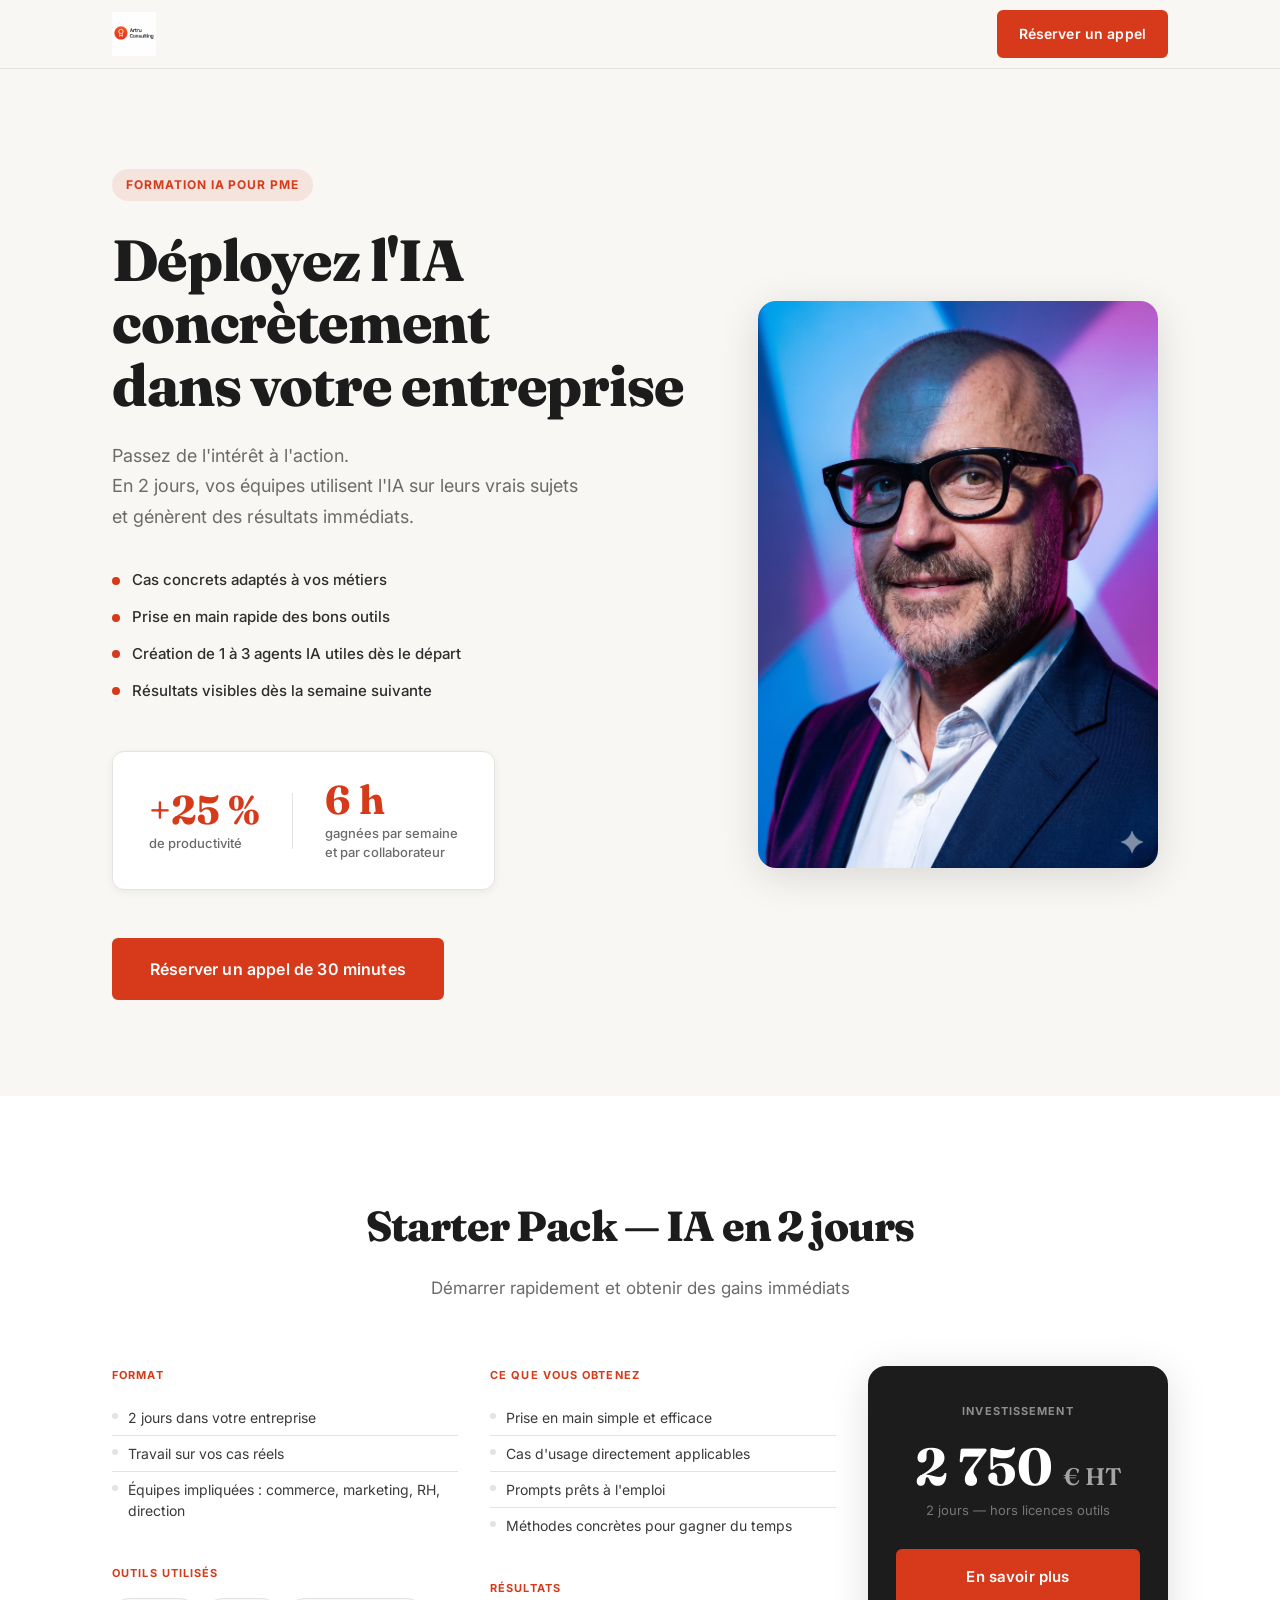
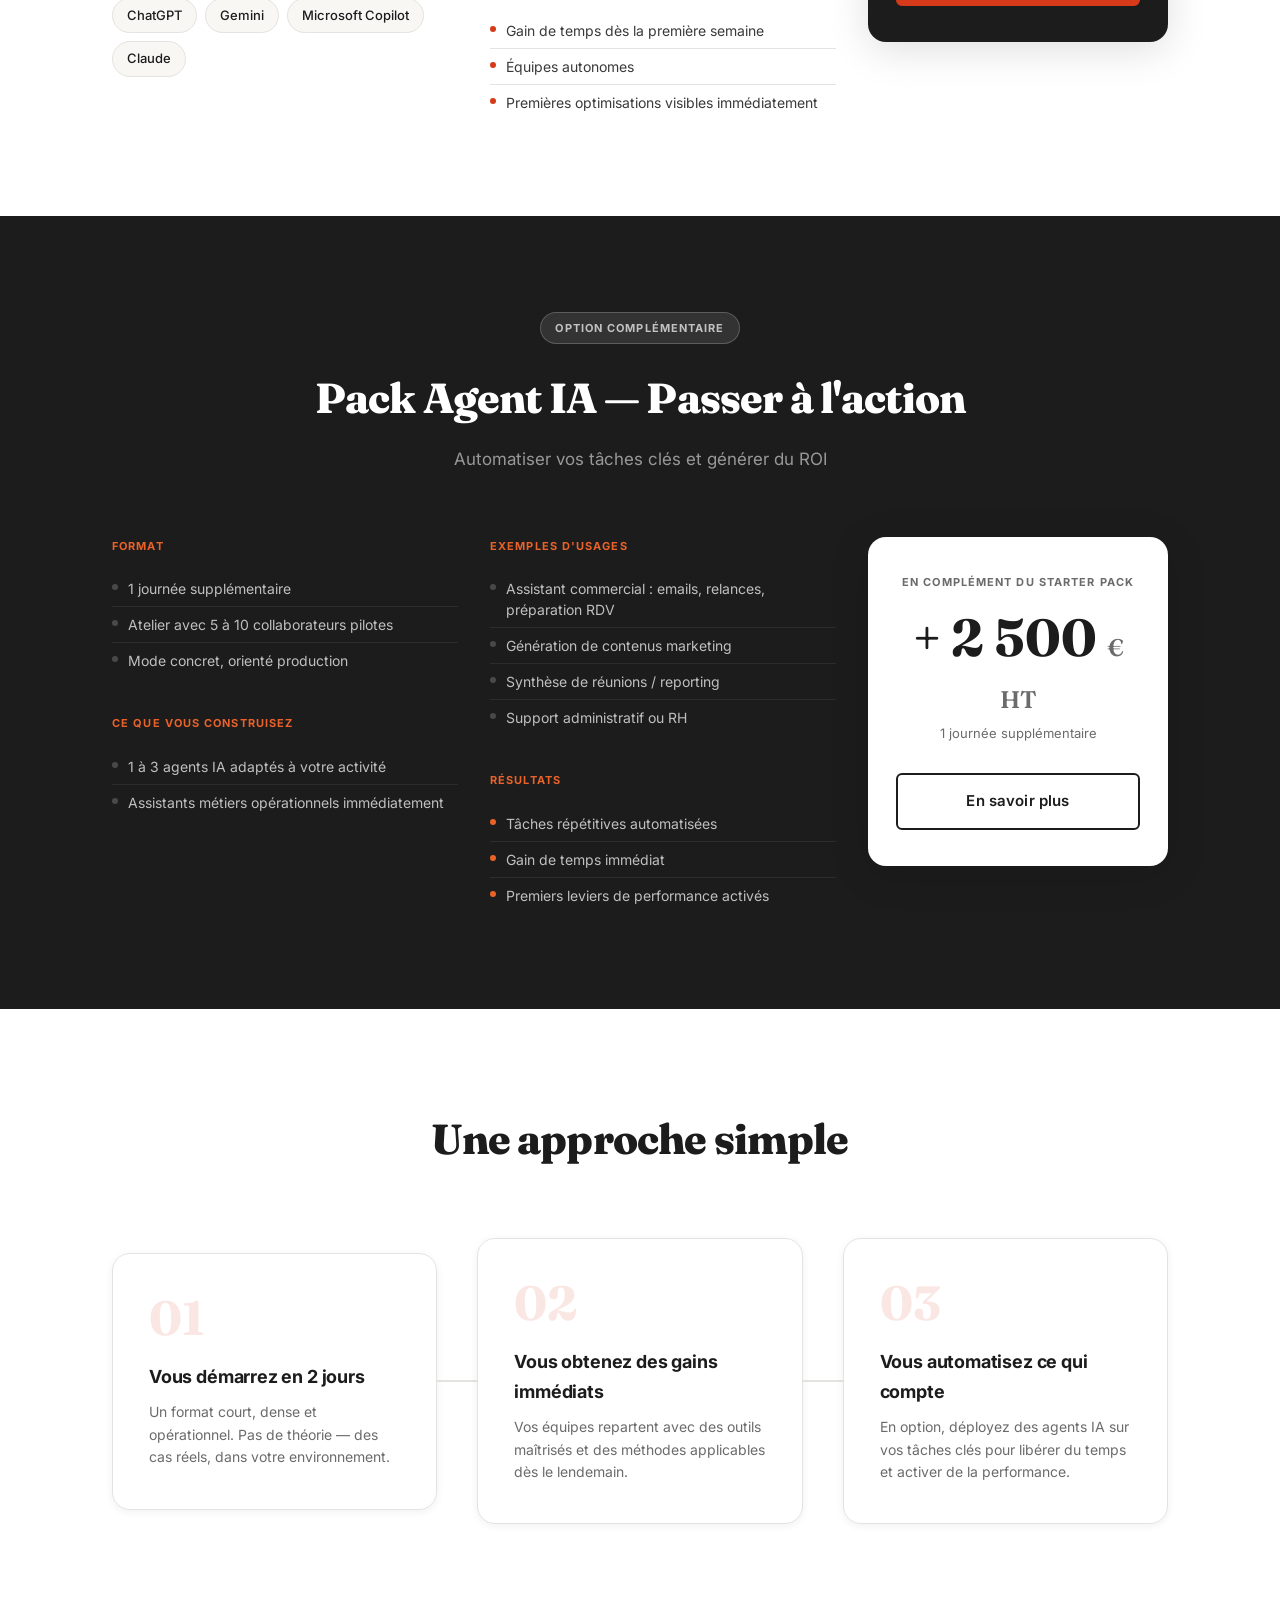
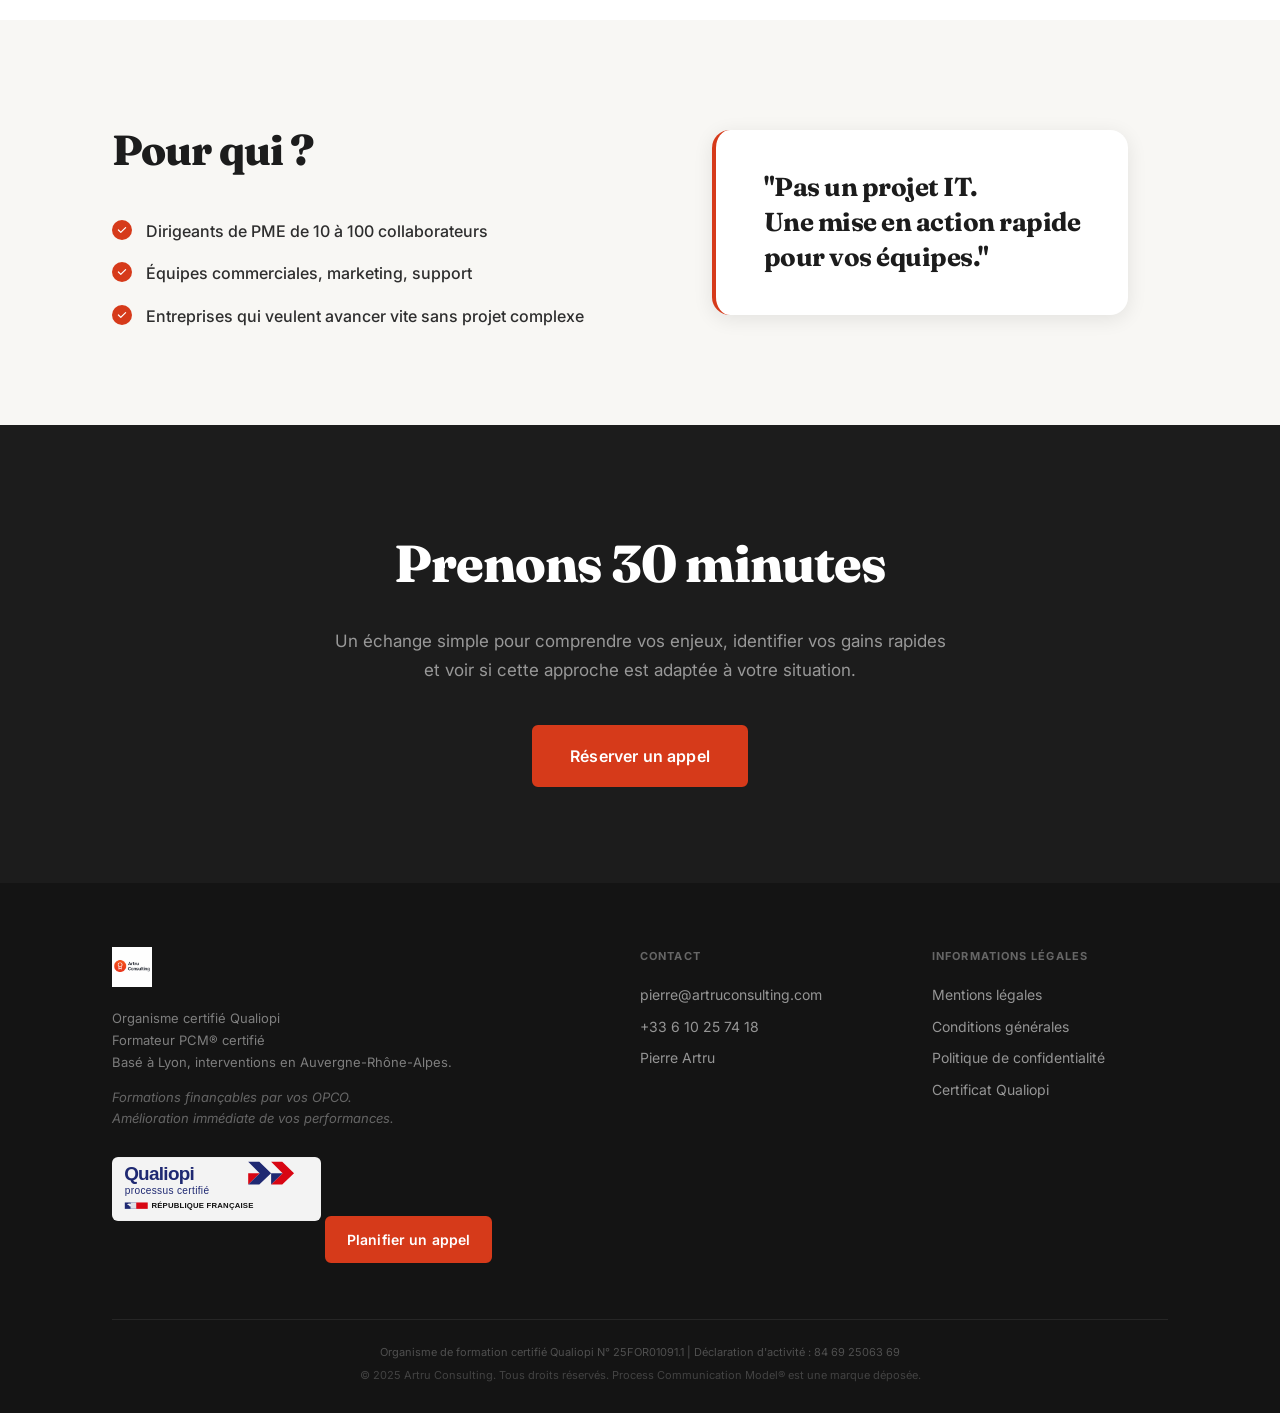
==== index.html @ 55999de8 "Première mise en ligne de la landing page" ====
<!DOCTYPE html>
<html lang="fr">
<head>
  <meta charset="UTF-8" />
  <meta name="viewport" content="width=device-width, initial-scale=1.0" />
  <title>Artru Consulting — IA & Performance des équipes</title>
  <link rel="preconnect" href="https://fonts.googleapis.com" />
  <link rel="preconnect" href="https://fonts.gstatic.com" crossorigin />
  <link href="https://fonts.googleapis.com/css2?family=Inter:wght@300;400;500;600;700;800&family=Fraunces:wght@700;800&display=swap" rel="stylesheet" />
  <link rel="stylesheet" href="style.css" />
</head>
<body>

  <!-- HEADER -->
  <header class="header">
    <div class="container header-inner">
      <div class="logo">
        <img src="logo-artru-consulting.png" alt="Artru Consulting" class="logo-img" />
      </div>
      <a href="https://calendly.com/pierre-1qet/ai-decouverte-avec-pierre" target="_blank" class="btn btn-primary btn-sm">
        Réserver un appel
      </a>
    </div>
  </header>

  <!-- HERO -->
  <section class="hero">
    <div class="container">
      <div class="hero-layout">
      <div class="hero-content">
        <div class="hero-badge">Formation IA pour PME</div>
        <h1 class="hero-title">
          Déployez l'IA concrètement<br />dans votre entreprise
        </h1>
        <p class="hero-subtitle">
          Passez de l'intérêt à l'action.<br />
          En 2 jours, vos équipes utilisent l'IA sur leurs vrais sujets<br />
          et génèrent des résultats immédiats.
        </p>

        <ul class="hero-bullets">
          <li>Cas concrets adaptés à vos métiers</li>
          <li>Prise en main rapide des bons outils</li>
          <li>Création de 1 à 3 agents IA utiles dès le départ</li>
          <li>Résultats visibles dès la semaine suivante</li>
        </ul>

        <div class="hero-stats">
          <div class="stat-card">
            <span class="stat-number">+25 %</span>
            <span class="stat-label">de productivité</span>
          </div>
          <div class="stat-divider"></div>
          <div class="stat-card">
            <span class="stat-number">6 h</span>
            <span class="stat-label">gagnées par semaine<br />et par collaborateur</span>
          </div>
        </div>

        <a href="https://calendly.com/pierre-1qet/ai-decouverte-avec-pierre" target="_blank" class="btn btn-primary btn-lg">
          Réserver un appel de 30 minutes
        </a>
      </div>

      <div class="hero-photo">
        <img src="pierre-artru.png" alt="Pierre Artru — Artru Consulting" class="hero-photo-img" />
      </div>

      </div><!-- /.hero-layout -->
    </div>
  </section>

  <!-- OFFRE PRINCIPALE -->
  <section class="section section-light" id="offre">
    <div class="container">
      <div class="section-header">
        <h2 class="section-title">Starter Pack — IA en 2 jours</h2>
        <p class="section-intro">Démarrer rapidement et obtenir des gains immédiats</p>
      </div>

      <div class="offer-grid">
        <div class="offer-col">
          <div class="offer-block">
            <h3 class="offer-block-title">Format</h3>
            <ul class="offer-list">
              <li>2 jours dans votre entreprise</li>
              <li>Travail sur vos cas réels</li>
              <li>Équipes impliquées : commerce, marketing, RH, direction</li>
            </ul>
          </div>

          <div class="offer-block">
            <h3 class="offer-block-title">Outils utilisés</h3>
            <div class="tools-grid">
              <span class="tool-chip">ChatGPT</span>
              <span class="tool-chip">Gemini</span>
              <span class="tool-chip">Microsoft Copilot</span>
              <span class="tool-chip">Claude</span>
            </div>
          </div>
        </div>

        <div class="offer-col">
          <div class="offer-block">
            <h3 class="offer-block-title">Ce que vous obtenez</h3>
            <ul class="offer-list">
              <li>Prise en main simple et efficace</li>
              <li>Cas d'usage directement applicables</li>
              <li>Prompts prêts à l'emploi</li>
              <li>Méthodes concrètes pour gagner du temps</li>
            </ul>
          </div>

          <div class="offer-block">
            <h3 class="offer-block-title">Résultats</h3>
            <ul class="offer-list offer-list-accent">
              <li>Gain de temps dès la première semaine</li>
              <li>Équipes autonomes</li>
              <li>Premières optimisations visibles immédiatement</li>
            </ul>
          </div>
        </div>

        <div class="offer-price-col">
          <div class="price-card">
            <div class="price-label">Investissement</div>
            <div class="price-amount">2 750 <span class="price-currency">€ HT</span></div>
            <div class="price-detail">2 jours — hors licences outils</div>
            <a href="https://calendly.com/pierre-1qet/ai-decouverte-avec-pierre" target="_blank" class="btn btn-primary btn-full">
              En savoir plus
            </a>
          </div>
        </div>
      </div>
    </div>
  </section>

  <!-- OPTION AGENT IA -->
  <section class="section section-dark" id="agent">
    <div class="container">
      <div class="section-header section-header-light">
        <div class="section-badge-light">Option complémentaire</div>
        <h2 class="section-title-light">Pack Agent IA — Passer à l'action</h2>
        <p class="section-intro-light">Automatiser vos tâches clés et générer du ROI</p>
      </div>

      <div class="agent-grid">
        <div class="agent-col">
          <div class="agent-block">
            <h3 class="agent-block-title">Format</h3>
            <ul class="agent-list">
              <li>1 journée supplémentaire</li>
              <li>Atelier avec 5 à 10 collaborateurs pilotes</li>
              <li>Mode concret, orienté production</li>
            </ul>
          </div>

          <div class="agent-block">
            <h3 class="agent-block-title">Ce que vous construisez</h3>
            <ul class="agent-list">
              <li>1 à 3 agents IA adaptés à votre activité</li>
              <li>Assistants métiers opérationnels immédiatement</li>
            </ul>
          </div>
        </div>

        <div class="agent-col">
          <div class="agent-block">
            <h3 class="agent-block-title">Exemples d'usages</h3>
            <ul class="agent-list">
              <li>Assistant commercial : emails, relances, préparation RDV</li>
              <li>Génération de contenus marketing</li>
              <li>Synthèse de réunions / reporting</li>
              <li>Support administratif ou RH</li>
            </ul>
          </div>

          <div class="agent-block">
            <h3 class="agent-block-title">Résultats</h3>
            <ul class="agent-list agent-list-accent">
              <li>Tâches répétitives automatisées</li>
              <li>Gain de temps immédiat</li>
              <li>Premiers leviers de performance activés</li>
            </ul>
          </div>
        </div>

        <div class="agent-price-col">
          <div class="price-card price-card-light">
            <div class="price-label-dark">En complément du Starter Pack</div>
            <div class="price-amount-dark">+ 2 500 <span class="price-currency-dark">€ HT</span></div>
            <div class="price-detail-dark">1 journée supplémentaire</div>
            <a href="https://calendly.com/pierre-1qet/ai-decouverte-avec-pierre" target="_blank" class="btn btn-outline-dark btn-full">
              En savoir plus
            </a>
          </div>
        </div>
      </div>
    </div>
  </section>

  <!-- METHODE -->
  <section class="section section-light" id="methode">
    <div class="container">
      <div class="section-header">
        <h2 class="section-title">Une approche simple</h2>
      </div>

      <div class="steps-grid">
        <div class="step-card">
          <div class="step-number">01</div>
          <div class="step-content">
            <h3 class="step-title">Vous démarrez en 2 jours</h3>
            <p class="step-text">Un format court, dense et opérationnel. Pas de théorie — des cas réels, dans votre environnement.</p>
          </div>
        </div>
        <div class="step-connector"></div>
        <div class="step-card">
          <div class="step-number">02</div>
          <div class="step-content">
            <h3 class="step-title">Vous obtenez des gains immédiats</h3>
            <p class="step-text">Vos équipes repartent avec des outils maîtrisés et des méthodes applicables dès le lendemain.</p>
          </div>
        </div>
        <div class="step-connector"></div>
        <div class="step-card">
          <div class="step-number">03</div>
          <div class="step-content">
            <h3 class="step-title">Vous automatisez ce qui compte</h3>
            <p class="step-text">En option, déployez des agents IA sur vos tâches clés pour libérer du temps et activer de la performance.</p>
          </div>
        </div>
      </div>
    </div>
  </section>

  <!-- CIBLE -->
  <section class="section section-accent" id="cible">
    <div class="container">
      <div class="cible-inner">
        <div class="cible-text">
          <h2 class="cible-title">Pour qui ?</h2>
          <ul class="cible-list">
            <li>Dirigeants de PME de 10 à 100 collaborateurs</li>
            <li>Équipes commerciales, marketing, support</li>
            <li>Entreprises qui veulent avancer vite sans projet complexe</li>
          </ul>
        </div>
        <div class="cible-visual">
          <div class="cible-quote">
            "Pas un projet IT.<br />Une mise en action rapide<br />pour vos équipes."
          </div>
        </div>
      </div>
    </div>
  </section>

  <!-- CTA FINAL -->
  <section class="section section-cta" id="contact">
    <div class="container">
      <div class="cta-inner">
        <h2 class="cta-title">Prenons 30 minutes</h2>
        <p class="cta-text">
          Un échange simple pour comprendre vos enjeux, identifier vos gains rapides<br />
          et voir si cette approche est adaptée à votre situation.
        </p>
        <a href="https://calendly.com/pierre-1qet/ai-decouverte-avec-pierre" target="_blank" class="btn btn-primary btn-lg">
          Réserver un appel
        </a>
      </div>
    </div>
  </section>

  <!-- FOOTER -->
  <footer class="footer">
    <div class="container">

      <!-- Bloc principal footer -->
      <div class="footer-main">

        <!-- Colonne 1 : marque -->
        <div class="footer-col footer-col-brand">
          <img src="logo-artru-consulting.png" alt="Artru Consulting" class="footer-logo" />
          <p class="footer-desc">
            Organisme certifié Qualiopi<br />
            Formateur PCM® certifié<br />
            Basé à Lyon, interventions en Auvergne-Rhône-Alpes.
          </p>
          <p class="footer-funding">
            Formations finançables par vos OPCO.<br />
            Amélioration immédiate de vos performances.
          </p>
          <a href="https://artruconsulting.com/qualiopi" target="_blank" class="footer-qualiopi-link">
            <img src="qualiopi-official.svg" alt="Certification Qualiopi" class="footer-qualiopi-logo" />
          </a>
          <a href="https://calendly.com/pierre-1qet/ai-decouverte-avec-pierre" target="_blank" class="btn btn-primary btn-sm footer-cta">
            Planifier un appel
          </a>
        </div>

        <!-- Colonne 2 : contact -->
        <div class="footer-col">
          <h4 class="footer-col-title">Contact</h4>
          <ul class="footer-links">
            <li><a href="mailto:pierre@artruconsulting.com">pierre@artruconsulting.com</a></li>
            <li><a href="tel:+33610257418">+33 6 10 25 74 18</a></li>
            <li>Pierre Artru</li>
          </ul>
        </div>

        <!-- Colonne 3 : informations légales -->
        <div class="footer-col">
          <h4 class="footer-col-title">Informations légales</h4>
          <ul class="footer-links">
            <li><a href="https://artruconsulting.com/mentions-legales" target="_blank">Mentions légales</a></li>
            <li><a href="https://artruconsulting.com/conditions-generales" target="_blank">Conditions générales</a></li>
            <li><a href="https://artruconsulting.com/politique-de-confidentialite" target="_blank">Politique de confidentialité</a></li>
            <li><a href="https://artruconsulting.com/qualiopi" target="_blank">Certificat Qualiopi</a></li>
          </ul>
        </div>

      </div>

      <!-- Bas de footer -->
      <div class="footer-bottom">
        <p class="footer-legal">
          Organisme de formation certifié Qualiopi N° 25FOR01091.1 | Déclaration d'activité : 84 69 25063 69
        </p>
        <p class="footer-copy">
          © 2025 Artru Consulting. Tous droits réservés. Process Communication Model® est une marque déposée.
        </p>
      </div>

    </div>
  </footer>

  <script src="script.js"></script>
</body>
</html>
---- style.css ----
/* ===== VARIABLES ===== */
:root {
  --color-bg: #F8F7F4;
  --color-white: #FFFFFF;
  --color-anthracite: #1C1C1C;
  --color-anthracite-soft: #2E2E2E;
  --color-text: #3A3A3A;
  --color-text-muted: #6B6B6B;
  --color-accent: #D63A1A;
  --color-accent-dark: #B83015;
  --color-accent-orange: #E8622A;
  --color-dark-bg: #1C1C1C;
  --color-dark-card: #252525;
  --color-border: #E5E3DF;

  --font-body: 'Inter', -apple-system, BlinkMacSystemFont, sans-serif;
  --font-display: 'Fraunces', Georgia, serif;

  --radius-sm: 6px;
  --radius-md: 12px;
  --radius-lg: 18px;

  --shadow-sm: 0 2px 8px rgba(0,0,0,0.06);
  --shadow-md: 0 4px 20px rgba(0,0,0,0.09);
  --shadow-lg: 0 8px 40px rgba(0,0,0,0.13);

  --max-width: 1120px;
  --section-padding: 96px;
}

/* ===== RESET & BASE ===== */
*, *::before, *::after { box-sizing: border-box; margin: 0; padding: 0; }

html { scroll-behavior: smooth; }

body {
  font-family: var(--font-body);
  background-color: var(--color-bg);
  color: var(--color-text);
  line-height: 1.65;
  font-size: 16px;
  -webkit-font-smoothing: antialiased;
}

ul { list-style: none; }
a { text-decoration: none; color: inherit; }
img { display: block; max-width: 100%; }

/* ===== CONTAINER ===== */
.container {
  max-width: var(--max-width);
  margin: 0 auto;
  padding: 0 32px;
}

/* ===== BUTTONS ===== */
.btn {
  display: inline-flex;
  align-items: center;
  justify-content: center;
  font-family: var(--font-body);
  font-weight: 600;
  font-size: 15px;
  letter-spacing: 0.01em;
  border-radius: var(--radius-sm);
  cursor: pointer;
  transition: all 0.2s ease;
  border: 2px solid transparent;
  white-space: nowrap;
}

.btn-primary {
  background: var(--color-accent);
  color: #fff;
  border-color: var(--color-accent);
}
.btn-primary:hover {
  background: var(--color-accent-dark);
  border-color: var(--color-accent-dark);
  transform: translateY(-1px);
  box-shadow: 0 4px 16px rgba(214, 58, 26, 0.35);
}

.btn-outline-dark {
  background: transparent;
  color: var(--color-anthracite);
  border-color: var(--color-anthracite);
}
.btn-outline-dark:hover {
  background: var(--color-anthracite);
  color: #fff;
  transform: translateY(-1px);
}

.btn-sm { padding: 10px 20px; font-size: 14px; }
.btn-lg { padding: 16px 36px; font-size: 16px; }
.btn-full { width: 100%; padding: 14px 24px; }

/* ===== HEADER ===== */
.header {
  position: sticky;
  top: 0;
  z-index: 100;
  background: rgba(248, 247, 244, 0.92);
  backdrop-filter: blur(12px);
  -webkit-backdrop-filter: blur(12px);
  border-bottom: 1px solid var(--color-border);
}

.header-inner {
  display: flex;
  align-items: center;
  justify-content: space-between;
  height: 68px;
}

.logo {
  display: flex;
  align-items: center;
}

.logo-img {
  height: 44px;
  width: auto;
  display: block;
  object-fit: contain;
}

/* ===== HERO ===== */
.hero {
  padding: 100px 0 96px;
  background: var(--color-bg);
}

.hero-layout {
  display: grid;
  grid-template-columns: 1fr 420px;
  gap: 64px;
  align-items: center;
}

.hero-content {
  max-width: 100%;
}

.hero-photo {
  display: flex;
  justify-content: center;
  align-items: flex-end;
}

.hero-photo-img {
  width: 100%;
  max-width: 400px;
  height: auto;
  border-radius: var(--radius-lg);
  object-fit: cover;
  box-shadow: var(--shadow-lg);
}

.hero-badge {
  display: inline-block;
  background: rgba(214, 58, 26, 0.1);
  color: var(--color-accent);
  font-size: 12px;
  font-weight: 700;
  letter-spacing: 0.08em;
  text-transform: uppercase;
  padding: 6px 14px;
  border-radius: 100px;
  margin-bottom: 28px;
}

.hero-title {
  font-family: var(--font-display);
  font-size: clamp(38px, 5vw, 58px);
  font-weight: 800;
  color: var(--color-anthracite);
  line-height: 1.08;
  letter-spacing: -0.02em;
  margin-bottom: 24px;
}

.hero-subtitle {
  font-size: 18px;
  color: var(--color-text-muted);
  line-height: 1.7;
  margin-bottom: 36px;
  font-weight: 400;
}

.hero-bullets {
  display: flex;
  flex-direction: column;
  gap: 12px;
  margin-bottom: 48px;
}

.hero-bullets li {
  display: flex;
  align-items: center;
  gap: 12px;
  font-size: 15px;
  font-weight: 500;
  color: var(--color-anthracite-soft);
}

.hero-bullets li::before {
  content: '';
  width: 8px;
  height: 8px;
  min-width: 8px;
  background: var(--color-accent);
  border-radius: 50%;
}

.hero-stats {
  display: flex;
  align-items: center;
  gap: 0;
  margin-bottom: 48px;
  background: var(--color-white);
  border: 1px solid var(--color-border);
  border-radius: var(--radius-md);
  padding: 28px 36px;
  box-shadow: var(--shadow-sm);
  width: fit-content;
}

.stat-card {
  display: flex;
  flex-direction: column;
  gap: 4px;
  padding: 0 32px;
}

.stat-card:first-child { padding-left: 0; }
.stat-card:last-child { padding-right: 0; }

.stat-number {
  font-family: var(--font-display);
  font-size: 40px;
  font-weight: 700;
  color: var(--color-accent);
  line-height: 1;
}

.stat-label {
  font-size: 13px;
  color: var(--color-text-muted);
  font-weight: 500;
  line-height: 1.4;
}

.stat-divider {
  width: 1px;
  height: 56px;
  background: var(--color-border);
}

/* ===== SECTIONS ===== */
.section { padding: var(--section-padding) 0; }
.section-light { background: var(--color-white); }
.section-dark { background: var(--color-dark-bg); }
.section-accent { background: var(--color-bg); }

.section-header { text-align: center; margin-bottom: 64px; }
.section-header-light { text-align: center; margin-bottom: 64px; }

.section-badge-light {
  display: inline-block;
  background: rgba(255,255,255,0.1);
  color: rgba(255,255,255,0.7);
  font-size: 11px;
  font-weight: 700;
  letter-spacing: 0.1em;
  text-transform: uppercase;
  padding: 6px 14px;
  border-radius: 100px;
  border: 1px solid rgba(255,255,255,0.2);
  margin-bottom: 20px;
}

.section-title {
  font-family: var(--font-display);
  font-size: clamp(28px, 4vw, 42px);
  font-weight: 800;
  color: var(--color-anthracite);
  letter-spacing: -0.02em;
  margin-bottom: 12px;
}

.section-title-light {
  font-family: var(--font-display);
  font-size: clamp(28px, 4vw, 42px);
  font-weight: 800;
  color: #fff;
  letter-spacing: -0.02em;
  margin-bottom: 12px;
}

.section-intro {
  font-size: 17px;
  color: var(--color-text-muted);
  font-weight: 400;
}

.section-intro-light {
  font-size: 17px;
  color: rgba(255,255,255,0.55);
  font-weight: 400;
}

/* ===== OFFER GRID ===== */
.offer-grid {
  display: grid;
  grid-template-columns: 1fr 1fr 300px;
  gap: 32px;
  align-items: start;
}

.offer-block {
  margin-bottom: 36px;
}

.offer-block:last-child { margin-bottom: 0; }

.offer-block-title {
  font-size: 11px;
  font-weight: 700;
  letter-spacing: 0.1em;
  text-transform: uppercase;
  color: var(--color-accent);
  margin-bottom: 16px;
}

.offer-list li {
  display: flex;
  align-items: flex-start;
  gap: 10px;
  font-size: 14px;
  color: var(--color-text);
  padding: 7px 0;
  border-bottom: 1px solid var(--color-border);
  line-height: 1.5;
}

.offer-list li:last-child { border-bottom: none; }

.offer-list li::before {
  content: '';
  width: 6px;
  height: 6px;
  min-width: 6px;
  background: var(--color-border);
  border-radius: 50%;
  margin-top: 6px;
}

.offer-list-accent li::before {
  background: var(--color-accent);
}

.tools-grid {
  display: flex;
  flex-wrap: wrap;
  gap: 8px;
}

.tool-chip {
  display: inline-block;
  padding: 6px 14px;
  background: var(--color-bg);
  border: 1px solid var(--color-border);
  border-radius: 100px;
  font-size: 13px;
  font-weight: 500;
  color: var(--color-anthracite);
}

/* ===== PRICE CARD ===== */
.price-card {
  background: var(--color-anthracite);
  border-radius: var(--radius-lg);
  padding: 36px 28px;
  text-align: center;
  position: sticky;
  top: 88px;
  box-shadow: var(--shadow-lg);
}

.price-card-light {
  background: var(--color-white);
  border-radius: var(--radius-lg);
  padding: 36px 28px;
  text-align: center;
  position: sticky;
  top: 88px;
  box-shadow: var(--shadow-lg);
}

.price-label {
  font-size: 11px;
  font-weight: 700;
  letter-spacing: 0.1em;
  text-transform: uppercase;
  color: rgba(255,255,255,0.5);
  margin-bottom: 20px;
}

.price-label-dark {
  font-size: 11px;
  font-weight: 700;
  letter-spacing: 0.1em;
  text-transform: uppercase;
  color: var(--color-text-muted);
  margin-bottom: 20px;
}

.price-amount {
  font-family: var(--font-display);
  font-size: 52px;
  font-weight: 700;
  color: #fff;
  line-height: 1;
  margin-bottom: 8px;
}

.price-amount-dark {
  font-family: var(--font-display);
  font-size: 52px;
  font-weight: 700;
  color: var(--color-anthracite);
  line-height: 1;
  margin-bottom: 8px;
}

.price-currency {
  font-size: 24px;
  font-weight: 600;
  color: rgba(255,255,255,0.6);
}

.price-currency-dark {
  font-size: 24px;
  font-weight: 600;
  color: var(--color-text-muted);
}

.price-detail {
  font-size: 13px;
  color: rgba(255,255,255,0.4);
  margin-bottom: 28px;
  font-weight: 400;
}

.price-detail-dark {
  font-size: 13px;
  color: var(--color-text-muted);
  margin-bottom: 28px;
  font-weight: 400;
}

/* ===== AGENT SECTION ===== */
.agent-grid {
  display: grid;
  grid-template-columns: 1fr 1fr 300px;
  gap: 32px;
  align-items: start;
}

.agent-block {
  margin-bottom: 36px;
}

.agent-block:last-child { margin-bottom: 0; }

.agent-block-title {
  font-size: 11px;
  font-weight: 700;
  letter-spacing: 0.1em;
  text-transform: uppercase;
  color: var(--color-accent-orange);
  margin-bottom: 16px;
}

.agent-list li {
  display: flex;
  align-items: flex-start;
  gap: 10px;
  font-size: 14px;
  color: rgba(255,255,255,0.72);
  padding: 7px 0;
  border-bottom: 1px solid rgba(255,255,255,0.08);
  line-height: 1.5;
}

.agent-list li:last-child { border-bottom: none; }

.agent-list li::before {
  content: '';
  width: 6px;
  height: 6px;
  min-width: 6px;
  background: rgba(255,255,255,0.2);
  border-radius: 50%;
  margin-top: 6px;
}

.agent-list-accent li::before {
  background: var(--color-accent-orange);
}

/* ===== STEPS ===== */
.steps-grid {
  display: flex;
  align-items: center;
  gap: 0;
}

.step-card {
  flex: 1;
  background: var(--color-white);
  border: 1px solid var(--color-border);
  border-radius: var(--radius-lg);
  padding: 40px 36px;
  box-shadow: var(--shadow-sm);
  transition: box-shadow 0.25s ease, transform 0.25s ease;
}

.step-card:hover {
  box-shadow: var(--shadow-md);
  transform: translateY(-3px);
}

.step-connector {
  width: 40px;
  min-width: 40px;
  height: 2px;
  background: var(--color-border);
  position: relative;
}

.step-connector::after {
  content: '';
  position: absolute;
  right: -5px;
  top: 50%;
  transform: translateY(-50%);
  width: 8px;
  height: 8px;
  border-top: 2px solid var(--color-border);
  border-right: 2px solid var(--color-border);
  transform: translateY(-50%) rotate(45deg);
}

.step-number {
  font-family: var(--font-display);
  font-size: 48px;
  font-weight: 700;
  color: rgba(214, 58, 26, 0.12);
  line-height: 1;
  margin-bottom: 20px;
}

.step-title {
  font-size: 18px;
  font-weight: 700;
  color: var(--color-anthracite);
  margin-bottom: 10px;
  letter-spacing: -0.01em;
}

.step-text {
  font-size: 14px;
  color: var(--color-text-muted);
  line-height: 1.6;
}

/* ===== CIBLE ===== */
.cible-inner {
  display: grid;
  grid-template-columns: 1fr 1fr;
  gap: 64px;
  align-items: center;
}

.cible-title {
  font-family: var(--font-display);
  font-size: clamp(28px, 4vw, 42px);
  font-weight: 800;
  color: var(--color-anthracite);
  letter-spacing: -0.02em;
  margin-bottom: 32px;
}

.cible-list {
  display: flex;
  flex-direction: column;
  gap: 16px;
}

.cible-list li {
  display: flex;
  align-items: flex-start;
  gap: 14px;
  font-size: 16px;
  font-weight: 500;
  color: var(--color-anthracite-soft);
}

.cible-list li::before {
  content: '';
  width: 20px;
  height: 20px;
  min-width: 20px;
  background: var(--color-accent);
  border-radius: 50%;
  margin-top: 2px;
  position: relative;
}

.cible-list li::before {
  background-image: url("data:image/svg+xml,%3Csvg xmlns='http://www.w3.org/2000/svg' viewBox='0 0 20 20' fill='white'%3E%3Cpath fill-rule='evenodd' d='M16.707 5.293a1 1 0 010 1.414l-8 8a1 1 0 01-1.414 0l-4-4a1 1 0 011.414-1.414L8 12.586l7.293-7.293a1 1 0 011.414 0z' clip-rule='evenodd'/%3E%3C/svg%3E");
  background-color: var(--color-accent);
  background-size: 12px;
  background-repeat: no-repeat;
  background-position: center;
}

.cible-visual {
  display: flex;
  justify-content: center;
}

.cible-quote {
  font-family: var(--font-display);
  font-size: 26px;
  font-weight: 700;
  color: var(--color-anthracite);
  line-height: 1.35;
  letter-spacing: -0.02em;
  padding: 40px 48px;
  background: var(--color-white);
  border-radius: var(--radius-lg);
  border-left: 4px solid var(--color-accent);
  box-shadow: var(--shadow-md);
}

/* ===== CTA FINAL ===== */
.section-cta {
  background: var(--color-anthracite);
  padding: var(--section-padding) 0;
}

.cta-inner {
  text-align: center;
  max-width: 640px;
  margin: 0 auto;
}

.cta-title {
  font-family: var(--font-display);
  font-size: clamp(32px, 5vw, 52px);
  font-weight: 800;
  color: #fff;
  letter-spacing: -0.02em;
  margin-bottom: 20px;
}

.cta-text {
  font-size: 17px;
  color: rgba(255,255,255,0.55);
  line-height: 1.7;
  margin-bottom: 40px;
}

/* ===== FOOTER ===== */
.footer {
  background: #141414;
  padding: 64px 0 0;
}

.footer-main {
  display: grid;
  grid-template-columns: 2fr 1fr 1fr;
  gap: 56px;
  padding-bottom: 56px;
  border-bottom: 1px solid rgba(255,255,255,0.08);
}

.footer-logo {
  height: 40px;
  width: auto;
  object-fit: contain;
  margin-bottom: 20px;
}

.footer-desc {
  font-size: 13px;
  color: rgba(255,255,255,0.45);
  line-height: 1.7;
  margin-bottom: 14px;
}

.footer-funding {
  font-size: 13px;
  color: rgba(255,255,255,0.35);
  line-height: 1.6;
  margin-bottom: 28px;
  font-style: italic;
}

.footer-qualiopi-link {
  display: inline-block;
  margin-bottom: 24px;
}

.footer-qualiopi-logo {
  height: 64px;
  width: auto;
  object-fit: contain;
  border-radius: 6px;
  transition: opacity 0.2s ease;
  opacity: 0.95;
}

.footer-qualiopi-link:hover .footer-qualiopi-logo {
  opacity: 1;
}

.footer-cta {
  display: inline-flex;
}

.footer-col-title {
  font-size: 11px;
  font-weight: 700;
  letter-spacing: 0.1em;
  text-transform: uppercase;
  color: rgba(255,255,255,0.35);
  margin-bottom: 20px;
}

.footer-links {
  display: flex;
  flex-direction: column;
  gap: 12px;
}

.footer-links li {
  font-size: 14px;
  color: rgba(255,255,255,0.55);
  line-height: 1.4;
}

.footer-links a {
  color: rgba(255,255,255,0.55);
  transition: color 0.2s ease;
}

.footer-links a:hover {
  color: #fff;
}

.footer-bottom {
  padding: 24px 0 28px;
  display: flex;
  flex-direction: column;
  gap: 6px;
  align-items: center;
  text-align: center;
}

.footer-legal {
  font-size: 11px;
  color: rgba(255,255,255,0.25);
  line-height: 1.5;
}

.footer-copy {
  font-size: 11px;
  color: rgba(255,255,255,0.2);
}

@media (max-width: 768px) {
  .footer-main {
    grid-template-columns: 1fr;
    gap: 40px;
  }
}

/* ===== RESPONSIVE ===== */
@media (max-width: 960px) {
  :root { --section-padding: 72px; }

  .offer-grid,
  .agent-grid {
    grid-template-columns: 1fr;
  }

  .offer-price-col,
  .agent-price-col {
    order: -1;
  }

  .price-card,
  .price-card-light {
    position: static;
  }

  .steps-grid {
    flex-direction: column;
    gap: 16px;
  }

  .step-connector {
    width: 2px;
    height: 24px;
    min-width: 2px;
  }

  .step-connector::after {
    right: 50%;
    top: auto;
    bottom: -6px;
    transform: translateX(50%) rotate(135deg);
  }

  .cible-inner {
    grid-template-columns: 1fr;
    gap: 40px;
  }
}

@media (max-width: 960px) {
  .hero-layout {
    grid-template-columns: 1fr;
  }

  .hero-photo {
    order: -1;
  }

  .hero-photo-img {
    max-width: 280px;
    border-radius: var(--radius-lg);
  }
}

@media (max-width: 640px) {
  :root { --section-padding: 56px; }

  .container { padding: 0 20px; }

  .hero { padding: 72px 0 64px; }

  .hero-stats {
    flex-direction: column;
    gap: 20px;
    padding: 24px 28px;
    width: 100%;
  }

  .stat-divider {
    width: 100%;
    height: 1px;
  }

  .stat-card { padding: 0; }

  .hero-title { font-size: 34px; }

  .cible-quote { font-size: 20px; padding: 28px 32px; }

  .price-amount,
  .price-amount-dark { font-size: 42px; }

  .header-inner { height: 60px; }

  .logo-tagline { display: none; }
}
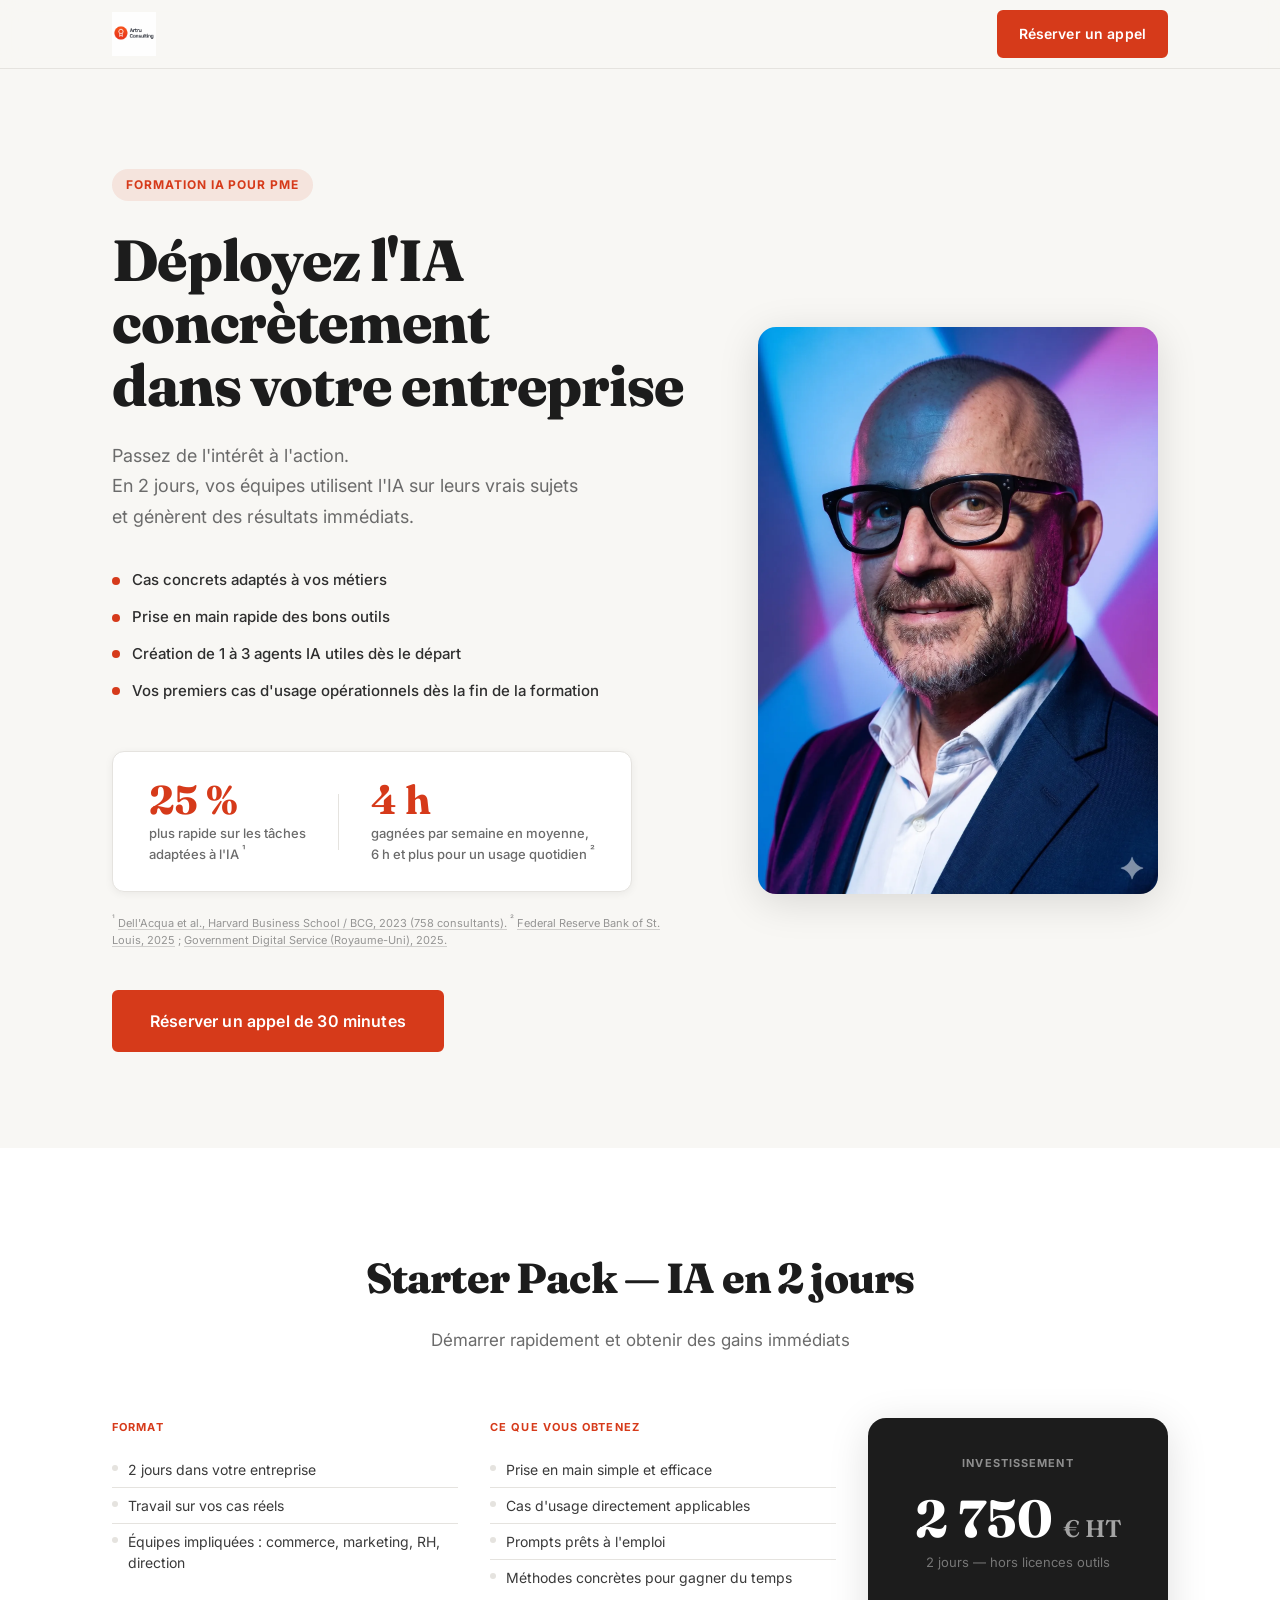
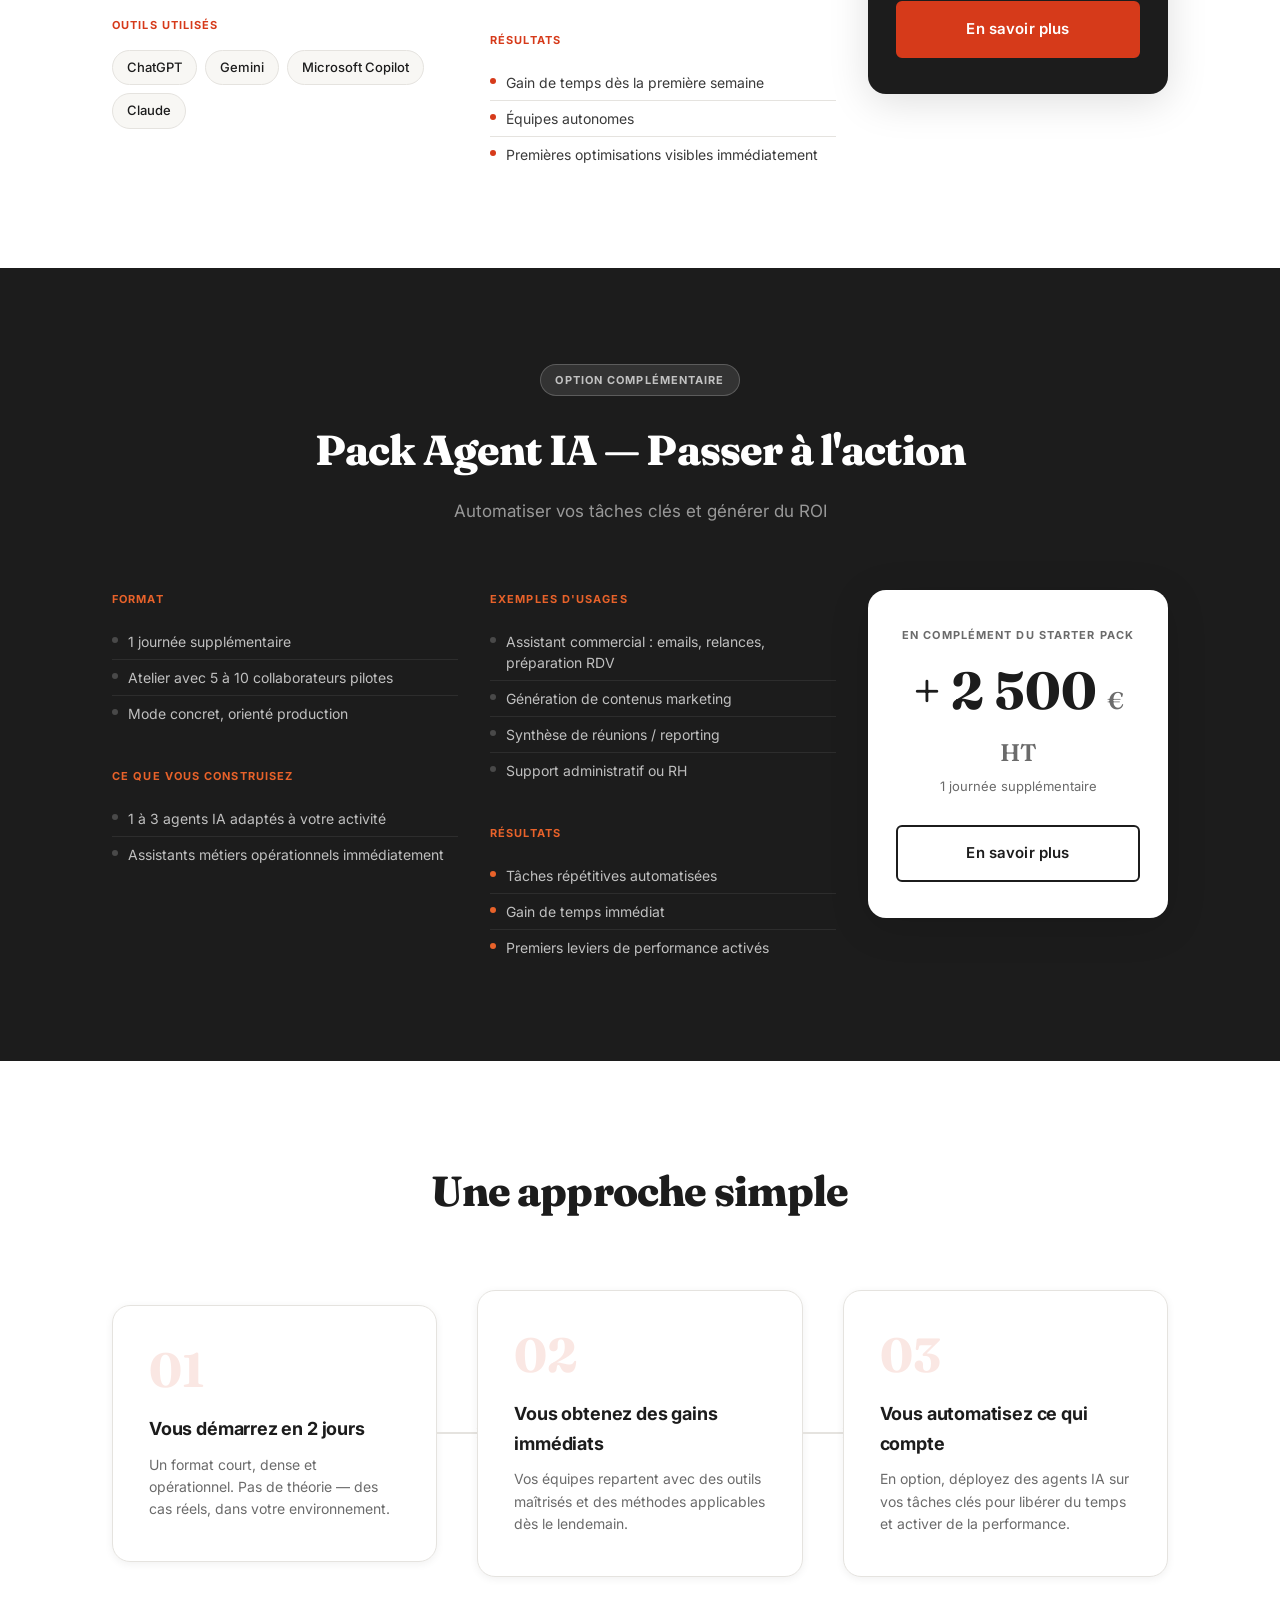
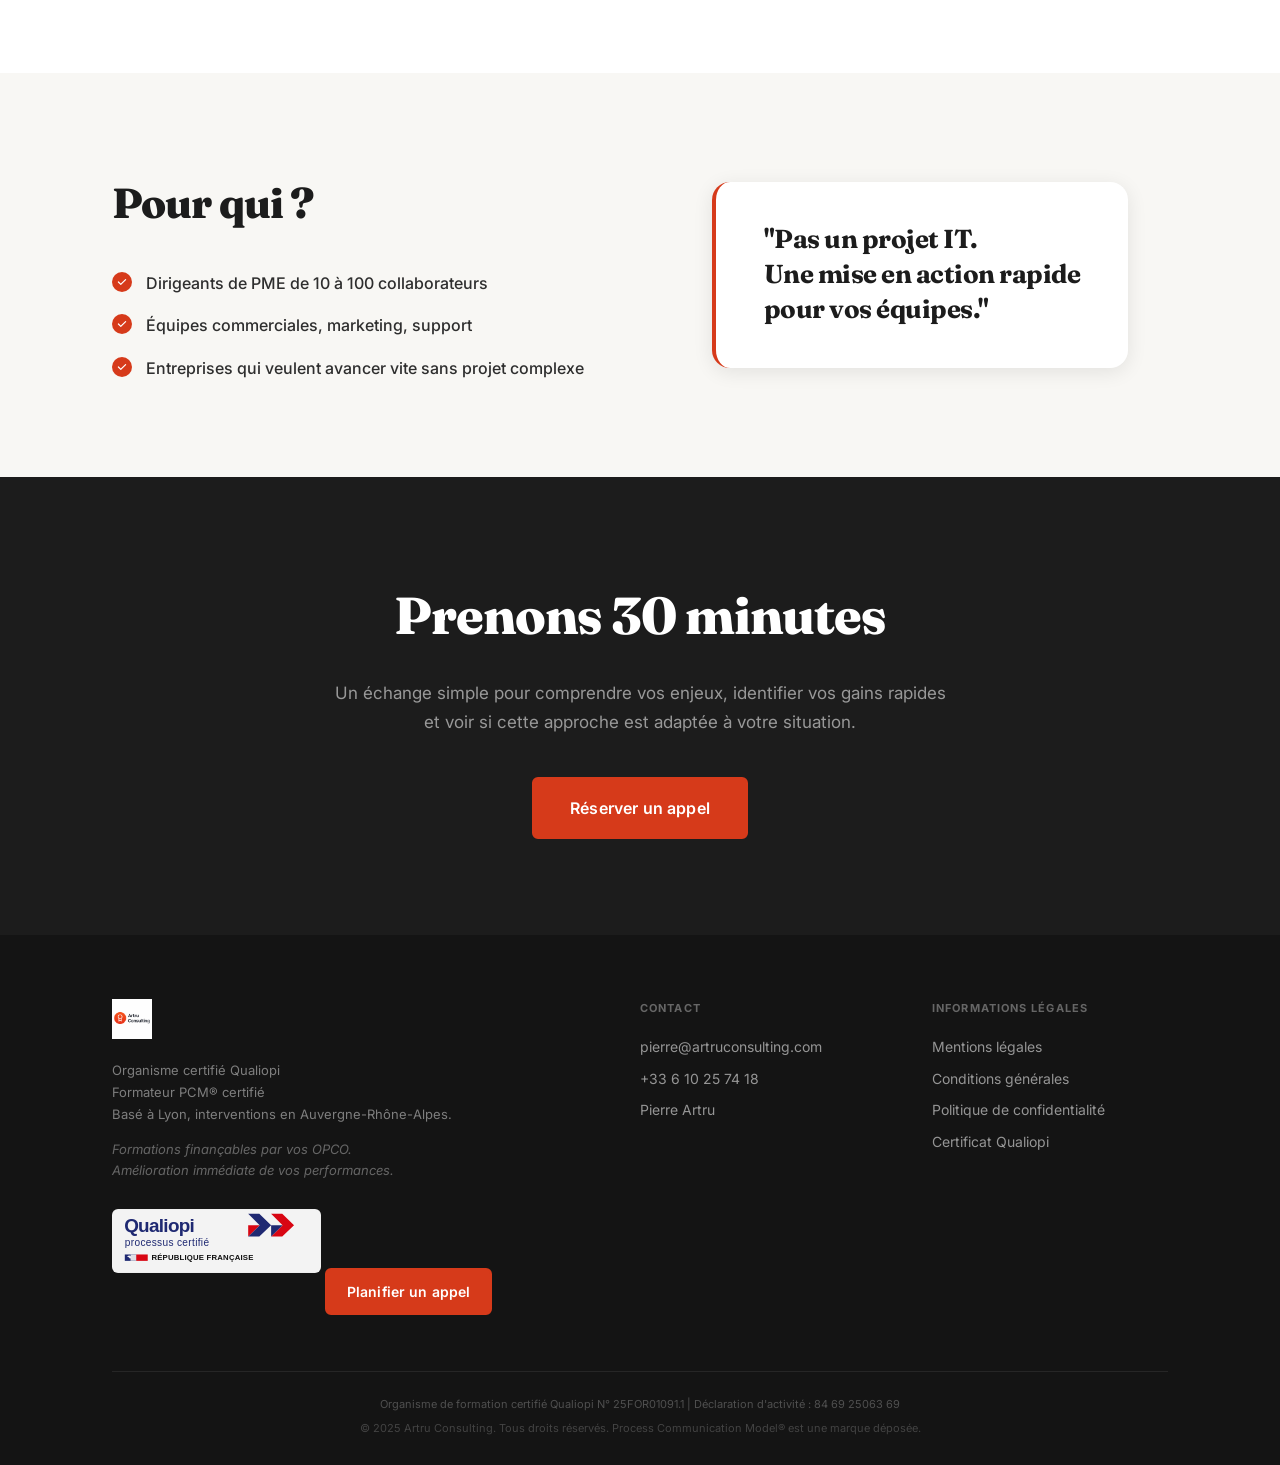
==== commit 5e28ec0c: "Mise à jour des références vers l’image WebP + tex" ====
--- a/index.html
+++ b/index.html
@@ -42,20 +42,26 @@
           <li>Cas concrets adaptés à vos métiers</li>
           <li>Prise en main rapide des bons outils</li>
           <li>Création de 1 à 3 agents IA utiles dès le départ</li>
-          <li>Résultats visibles dès la semaine suivante</li>
+          <li>Vos premiers cas d'usage opérationnels dès la fin de la formation</li>
         </ul>
 
         <div class="hero-stats">
           <div class="stat-card">
-            <span class="stat-number">+25 %</span>
-            <span class="stat-label">de productivité</span>
+            <span class="stat-number">25 %</span>
+            <span class="stat-label">plus rapide sur les tâches<br />adaptées à l'IA <sup>¹</sup></span>
           </div>
           <div class="stat-divider"></div>
           <div class="stat-card">
-            <span class="stat-number">6 h</span>
-            <span class="stat-label">gagnées par semaine<br />et par collaborateur</span>
-          </div>
-        </div>
+            <span class="stat-number">4 h</span>
+            <span class="stat-label">gagnées par semaine en moyenne,<br />6 h et plus pour un usage quotidien <sup>²</sup></span>
+          </div>
+        </div>
+
+        <p class="hero-sources">
+          <sup>¹</sup> <a href="https://the-decoder.com/gpt-4-could-be-the-great-skill-leveler-for-consultants/" target="_blank" rel="noopener">Dell'Acqua et al., Harvard Business School / BCG, 2023 (758 consultants).</a>
+          <sup>²</sup> <a href="https://www.stlouisfed.org/on-the-economy/2025/feb/impact-generative-ai-work-productivity" target="_blank" rel="noopener">Federal Reserve Bank of St. Louis, 2025</a> ;
+          <a href="https://www.gov.uk/government/news/landmark-government-trial-shows-ai-could-save-civil-servants-nearly-2-weeks-a-year" target="_blank" rel="noopener">Government Digital Service (Royaume-Uni), 2025.</a>
+        </p>
 
         <a href="https://calendly.com/pierre-1qet/ai-decouverte-avec-pierre" target="_blank" class="btn btn-primary btn-lg">
           Réserver un appel de 30 minutes
@@ -63,7 +69,7 @@
       </div>
 
       <div class="hero-photo">
-        <img src="pierre-artru.png" alt="Pierre Artru — Artru Consulting" class="hero-photo-img" />
+        <img src="pierre-artru.webp" alt="Pierre Artru — Artru Consulting" class="hero-photo-img" />
       </div>
 
       </div><!-- /.hero-layout -->
--- a/style.css
+++ b/style.css
@@ -258,6 +258,34 @@
   background: var(--color-border);
 }
 
+.hero-sources {
+  font-size: 11px;
+  color: var(--color-text-muted);
+  line-height: 1.6;
+  margin-top: -28px;
+  margin-bottom: 40px;
+  max-width: 580px;
+  opacity: 0.7;
+}
+
+.hero-sources sup {
+  font-size: 9px;
+  vertical-align: super;
+}
+
+.hero-sources a {
+  color: var(--color-text-muted);
+  text-decoration: underline;
+  text-decoration-color: rgba(107,107,107,0.4);
+  text-underline-offset: 2px;
+  transition: color 0.2s ease;
+}
+
+.hero-sources a:hover {
+  color: var(--color-accent);
+  text-decoration-color: var(--color-accent);
+}
+
 /* ===== SECTIONS ===== */
 .section { padding: var(--section-padding) 0; }
 .section-light { background: var(--color-white); }
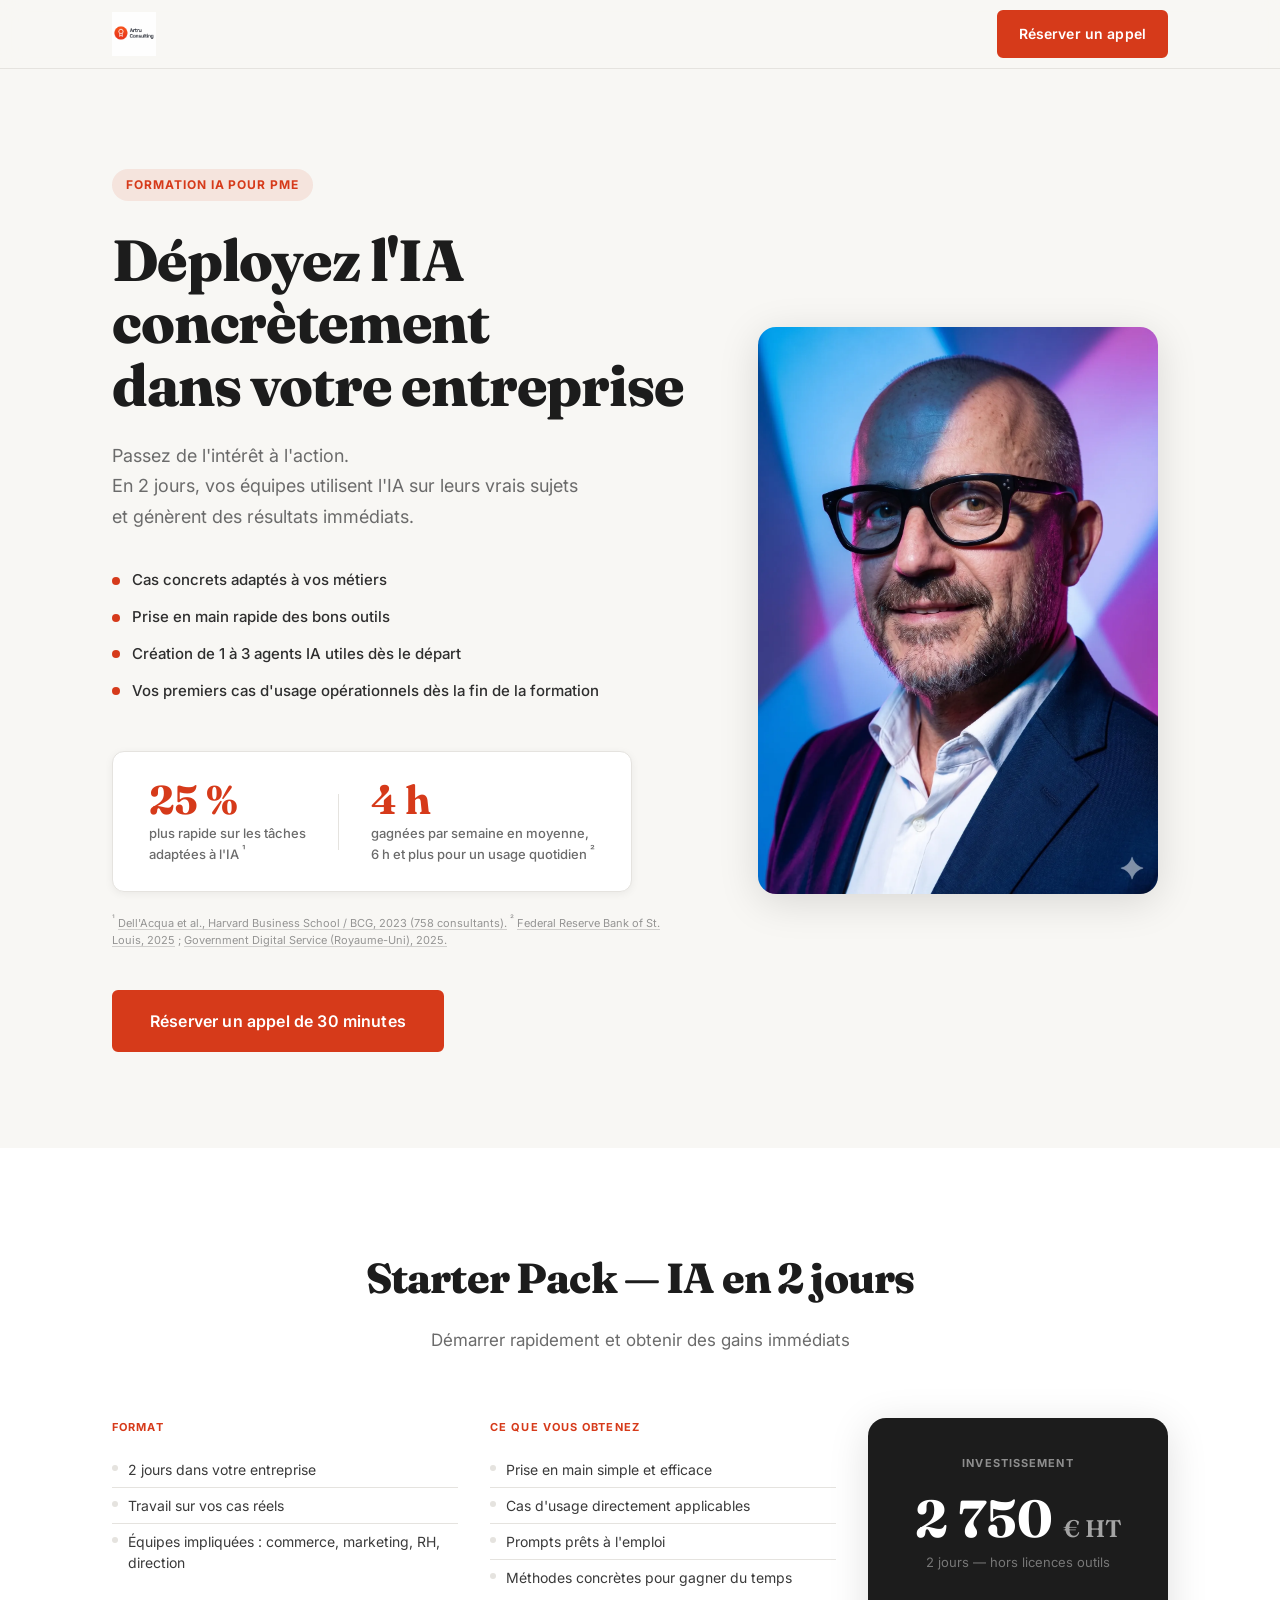
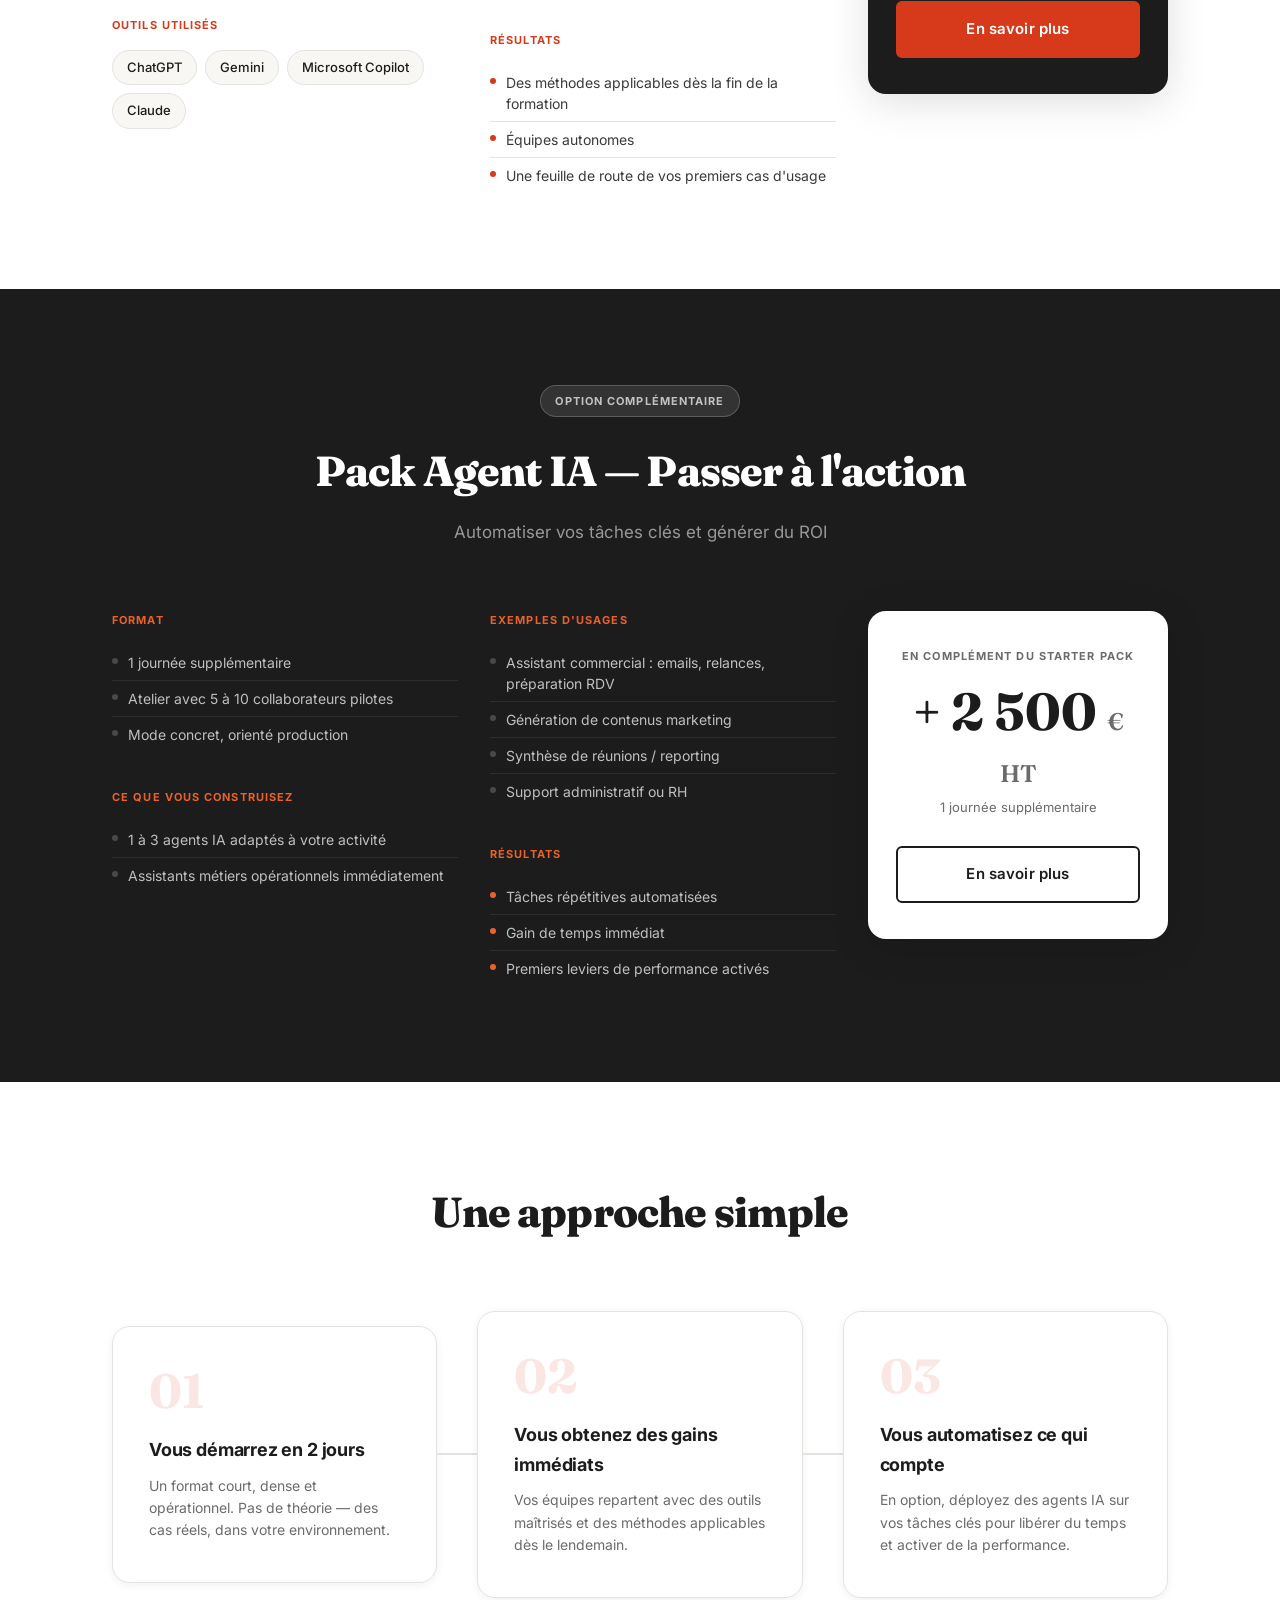
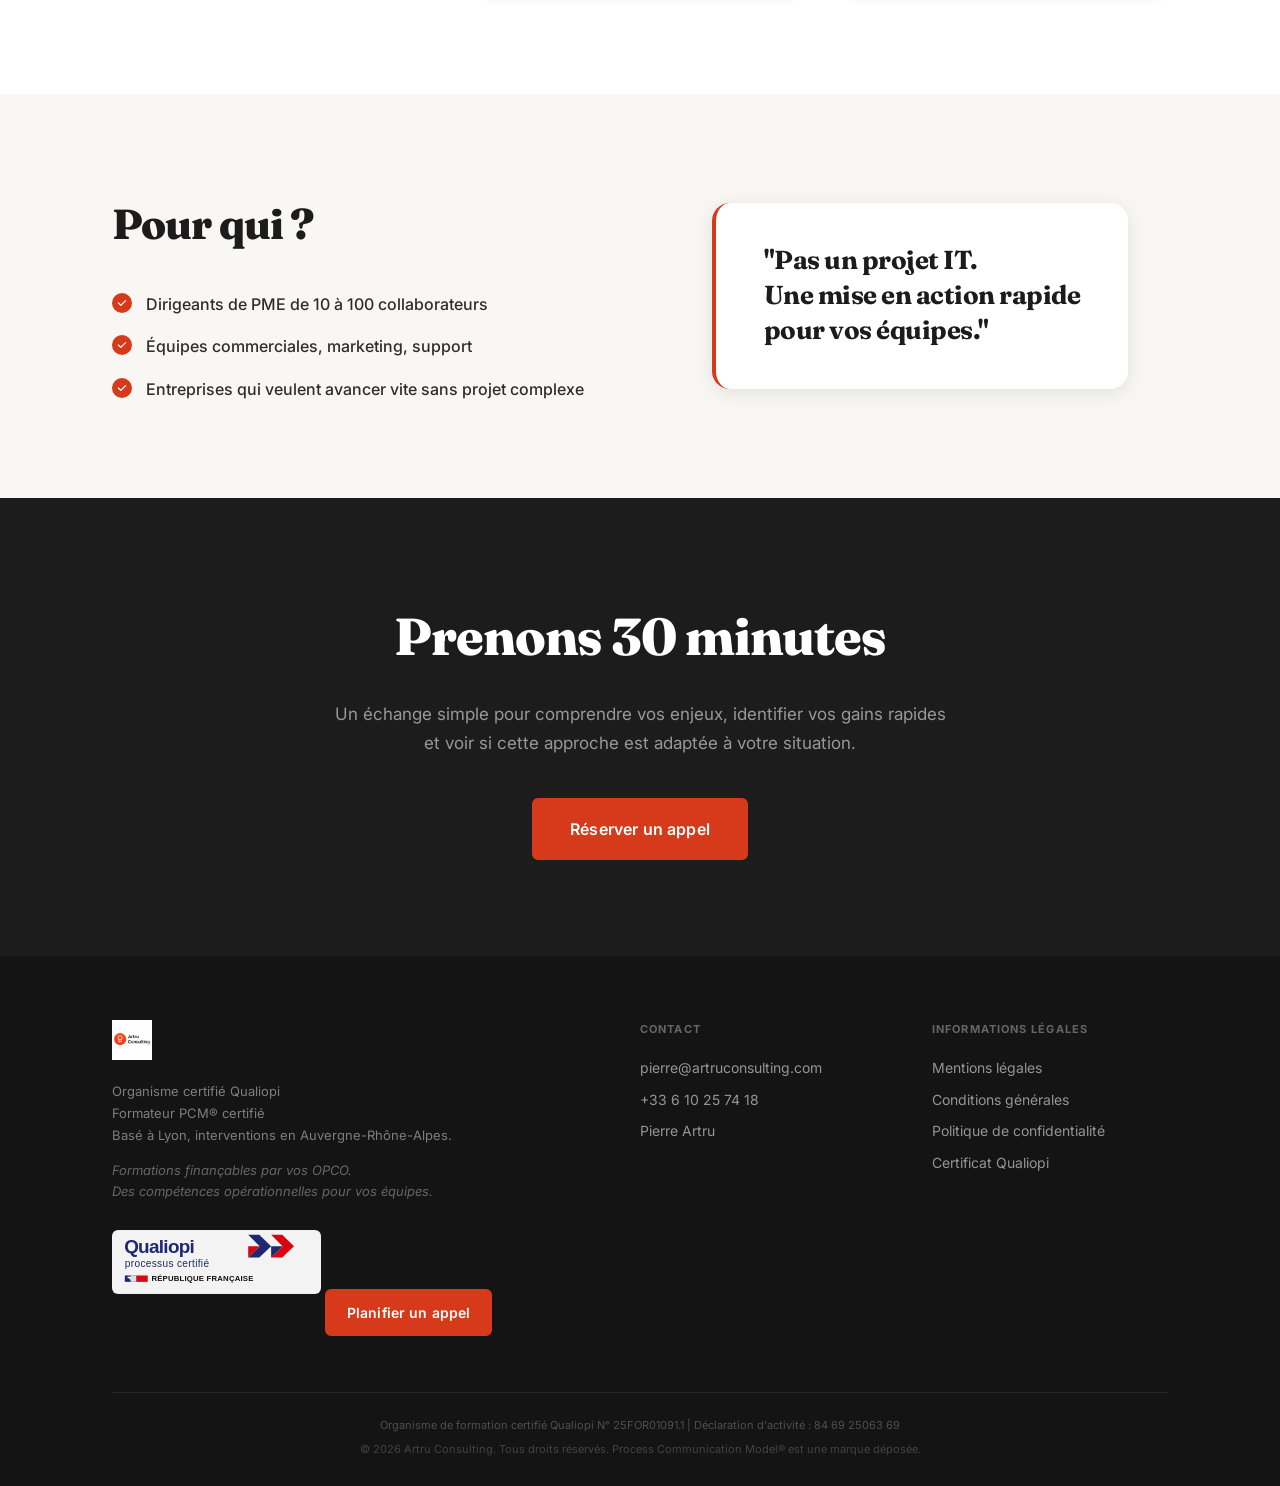
==== commit af810898: "Formulations et mise à jour du copyright 26" ====
--- a/index.html
+++ b/index.html
@@ -120,9 +120,9 @@
           <div class="offer-block">
             <h3 class="offer-block-title">Résultats</h3>
             <ul class="offer-list offer-list-accent">
-              <li>Gain de temps dès la première semaine</li>
+              <li>Des méthodes applicables dès la fin de la formation</li>
               <li>Équipes autonomes</li>
-              <li>Premières optimisations visibles immédiatement</li>
+              <li>Une feuille de route de vos premiers cas d'usage</li>
             </ul>
           </div>
         </div>
@@ -294,7 +294,7 @@
           </p>
           <p class="footer-funding">
             Formations finançables par vos OPCO.<br />
-            Amélioration immédiate de vos performances.
+            Des compétences opérationnelles pour vos équipes.
           </p>
           <a href="https://artruconsulting.com/qualiopi" target="_blank" class="footer-qualiopi-link">
             <img src="qualiopi-official.svg" alt="Certification Qualiopi" class="footer-qualiopi-logo" />
@@ -333,7 +333,7 @@
           Organisme de formation certifié Qualiopi N° 25FOR01091.1 | Déclaration d'activité : 84 69 25063 69
         </p>
         <p class="footer-copy">
-          © 2025 Artru Consulting. Tous droits réservés. Process Communication Model® est une marque déposée.
+          © 2026 Artru Consulting. Tous droits réservés. Process Communication Model® est une marque déposée.
         </p>
       </div>
 
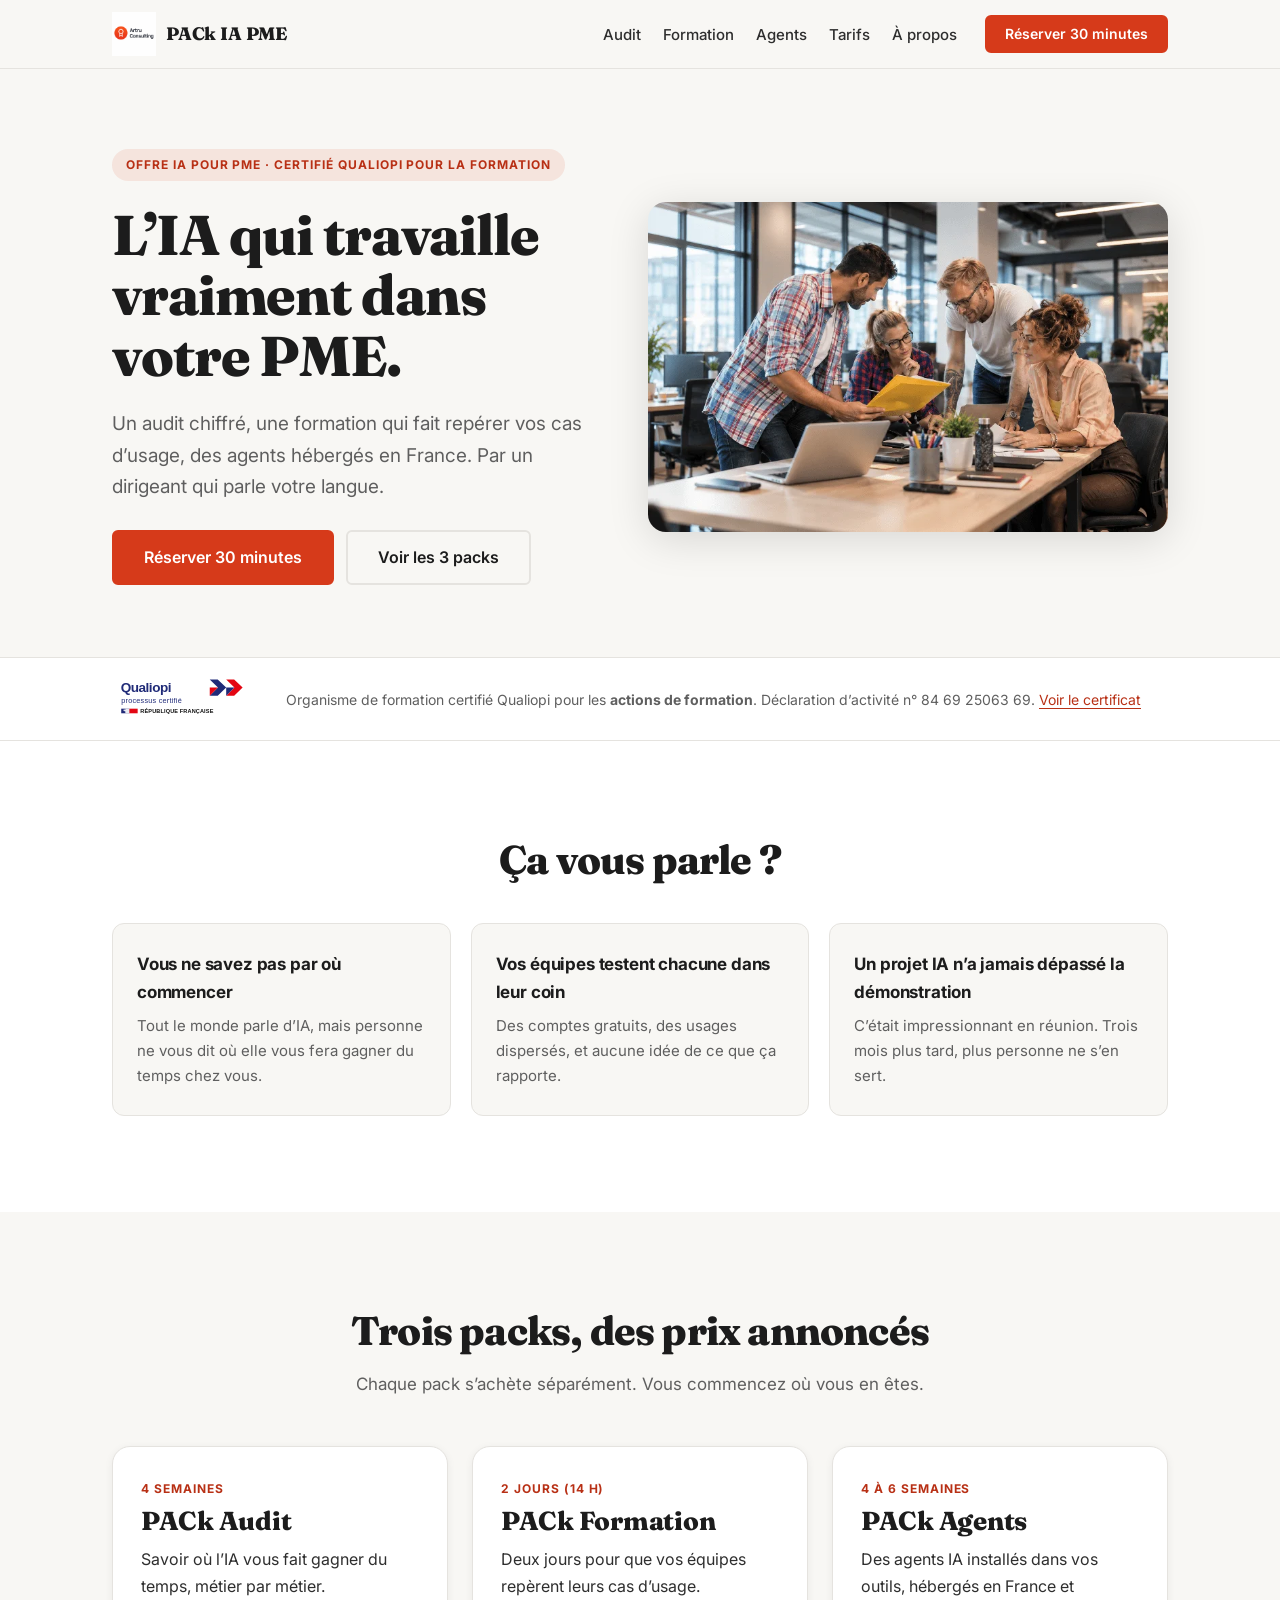
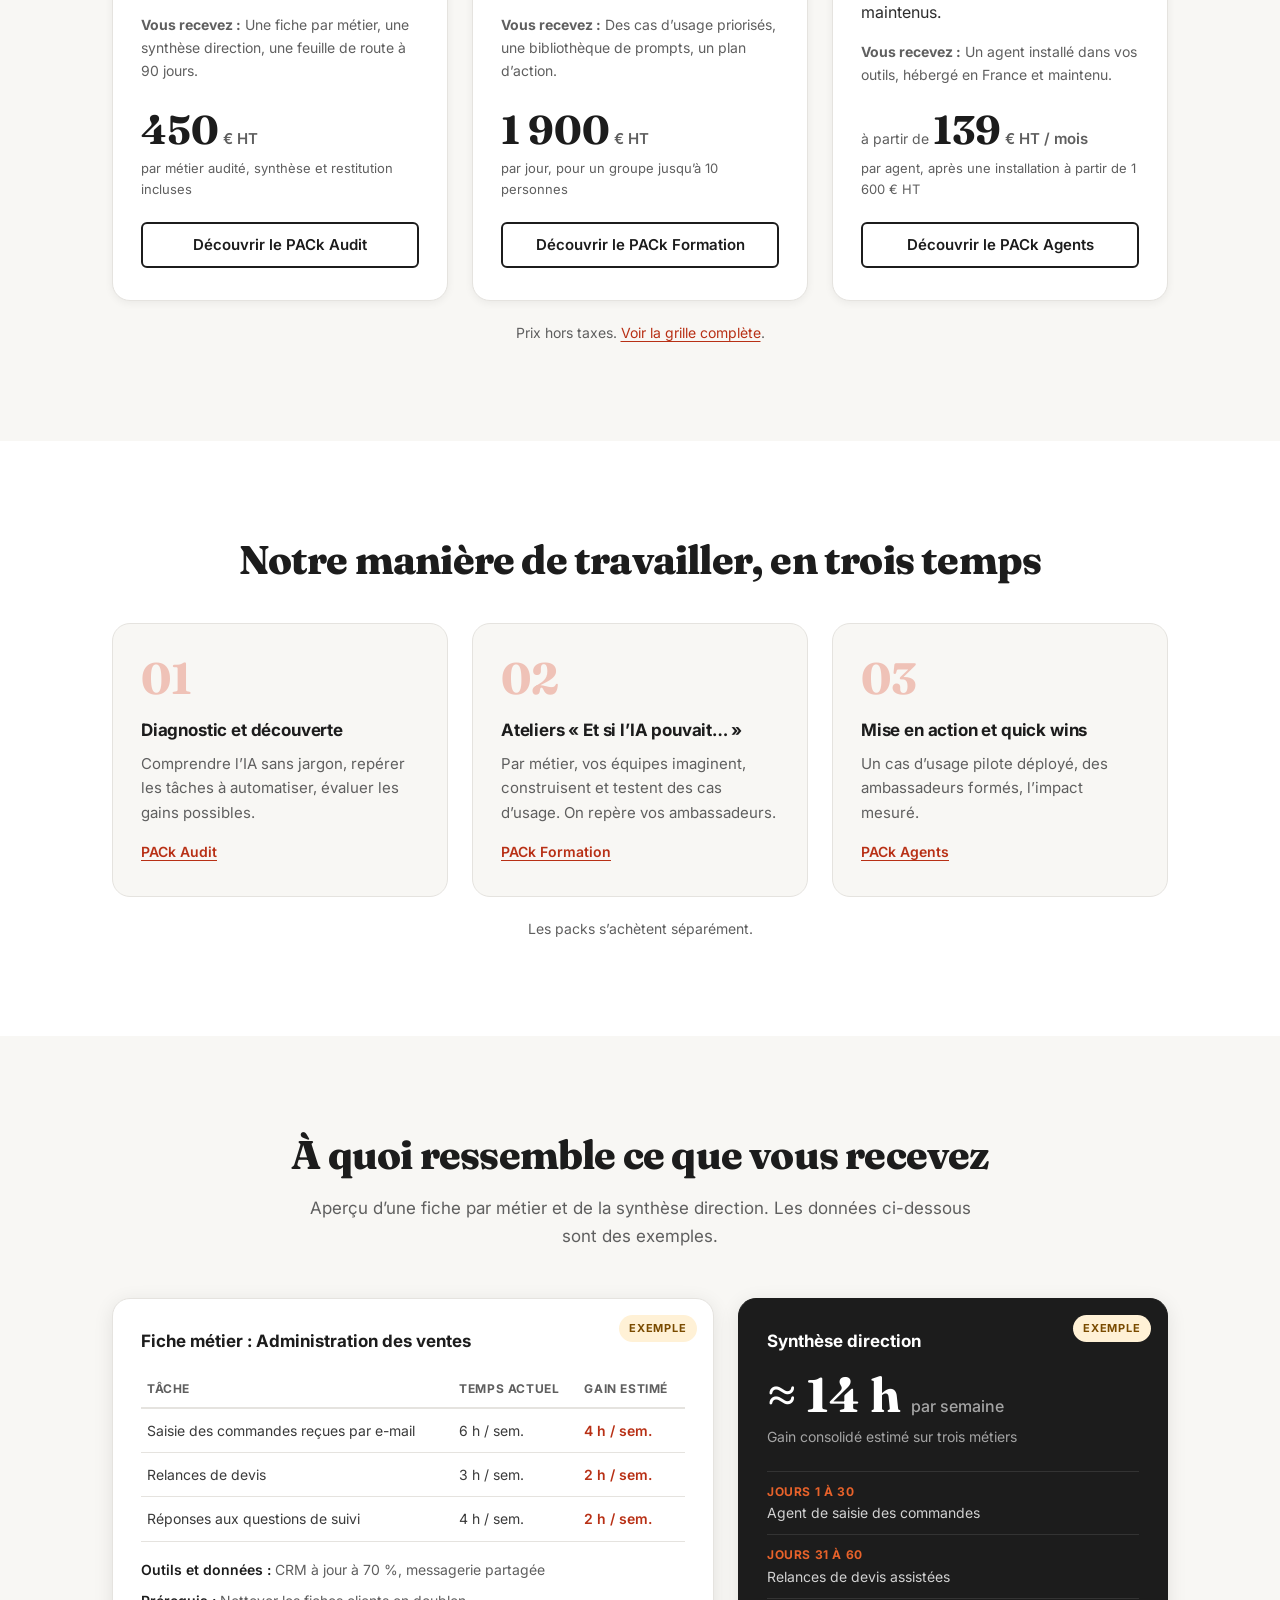
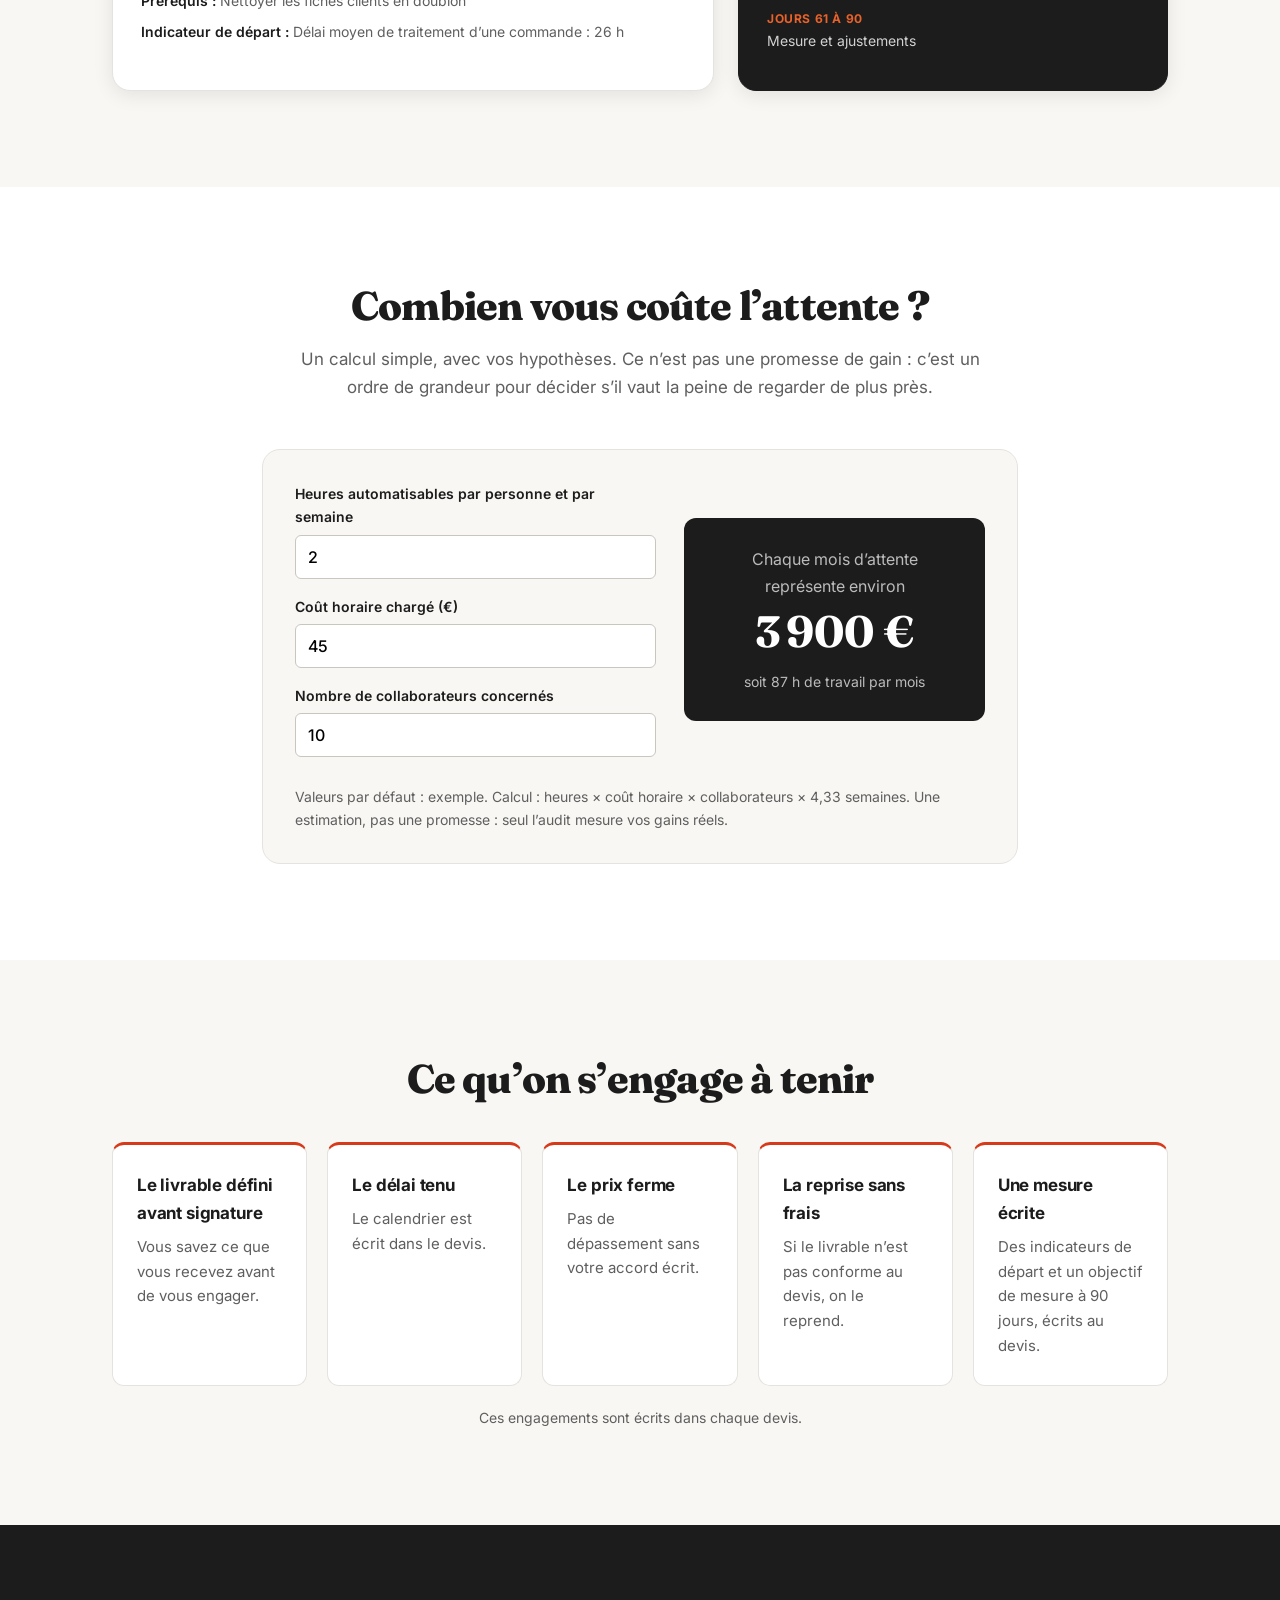
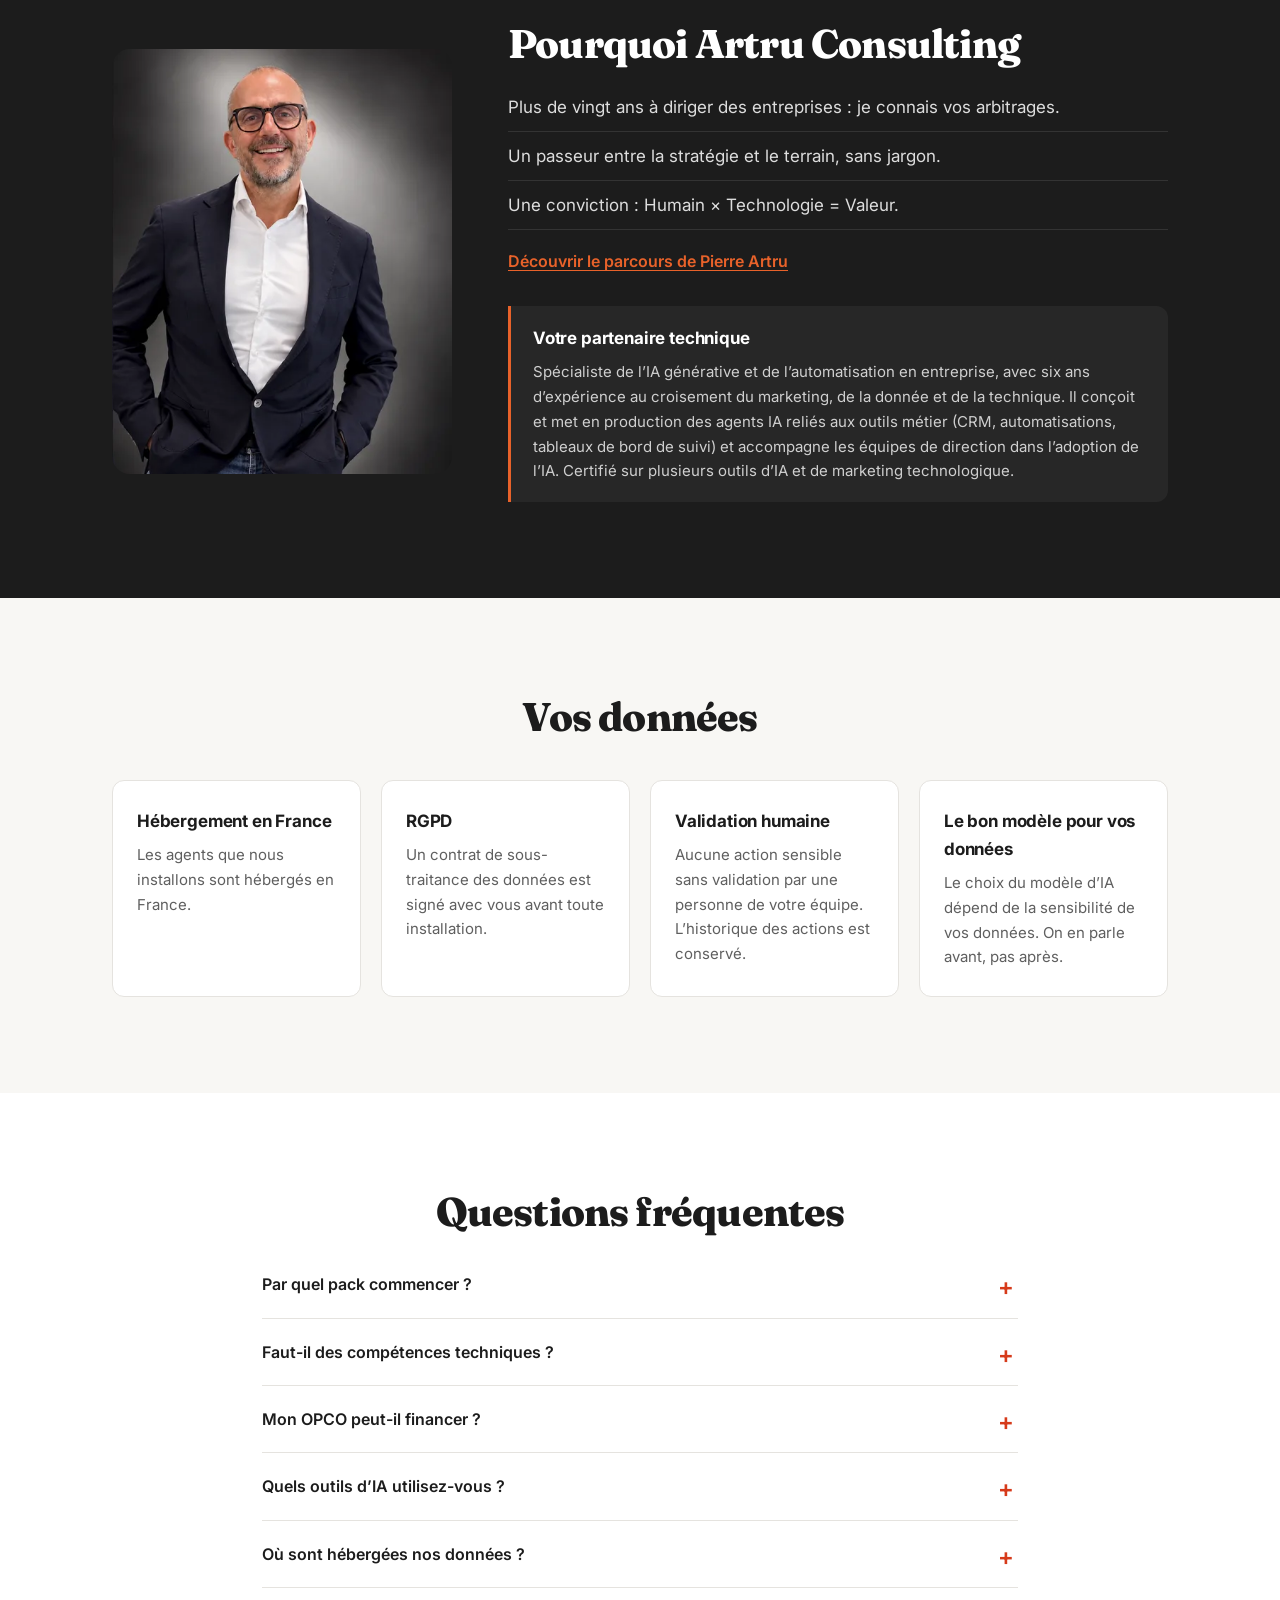
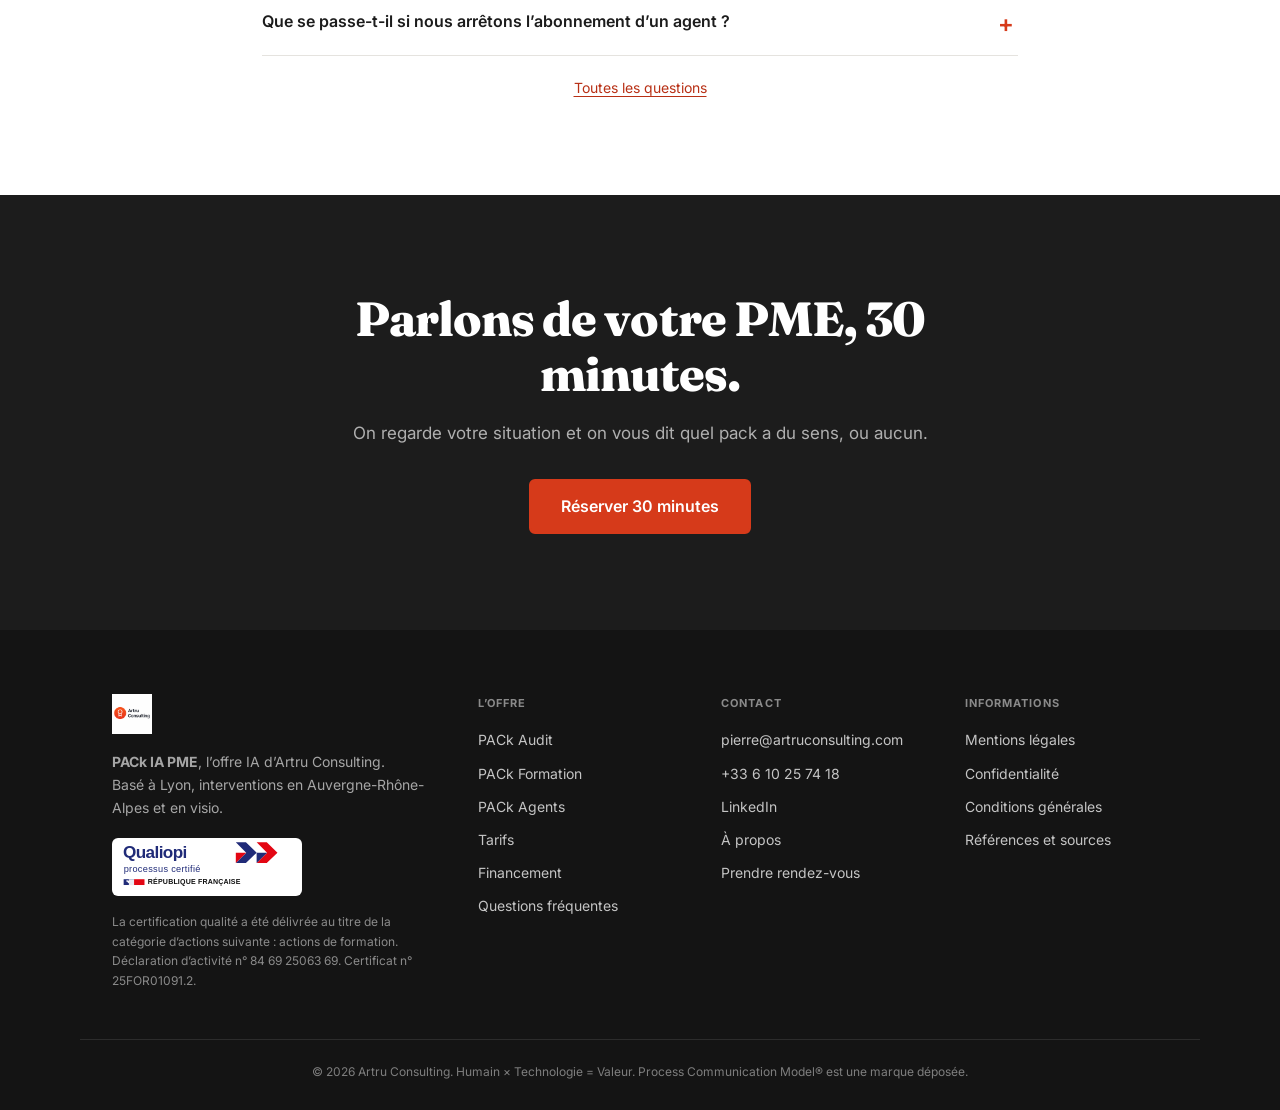
==== commit 36ad0630: "Refonte : mini-site PACk IA PME (audit, formation, agents) Site statique généré depuis src/content.m" ====
--- a/index.html
+++ b/index.html
@@ -1,345 +1,274 @@
 <!DOCTYPE html>
 <html lang="fr">
 <head>
-  <meta charset="UTF-8" />
-  <meta name="viewport" content="width=device-width, initial-scale=1.0" />
-  <title>Artru Consulting — IA & Performance des équipes</title>
-  <link rel="preconnect" href="https://fonts.googleapis.com" />
-  <link rel="preconnect" href="https://fonts.gstatic.com" crossorigin />
-  <link href="https://fonts.googleapis.com/css2?family=Inter:wght@300;400;500;600;700;800&family=Fraunces:wght@700;800&display=swap" rel="stylesheet" />
-  <link rel="stylesheet" href="style.css" />
+<meta charset="UTF-8">
+<meta name="viewport" content="width=device-width, initial-scale=1">
+
+<title>PACk IA PME : audit, formation et agents IA pour PME | Artru Consulting</title>
+<meta name="description" content="Audit IA métier par métier, formation certifiée Qualiopi et agents IA hébergés en France pour les PME. Prix annoncés, délais tenus. Lyon et Auvergne-Rhône-Alpes.">
+<link rel="canonical" href="https://artru-consulting.github.io/landing-ia/">
+
+<meta property="og:type" content="website">
+<meta property="og:title" content="PACk IA PME : audit, formation et agents IA pour PME | Artru Consulting">
+<meta property="og:description" content="Audit IA métier par métier, formation certifiée Qualiopi et agents IA hébergés en France pour les PME. Prix annoncés, délais tenus. Lyon et Auvergne-Rhône-Alpes.">
+<meta property="og:url" content="https://artru-consulting.github.io/landing-ia/">
+<meta property="og:locale" content="fr_FR">
+<link rel="icon" href="./assets/logo-artru-consulting-96.png">
+<link rel="preconnect" href="https://fonts.googleapis.com">
+<link rel="preconnect" href="https://fonts.gstatic.com" crossorigin>
+<link href="https://fonts.googleapis.com/css2?family=Inter:wght@400;500;600;700&family=Fraunces:wght@700;800&display=swap" rel="stylesheet">
+<link rel="stylesheet" href="./assets/site.css">
+<script type="application/ld+json">{"@context":"https://schema.org","@type":"Organization","name":"Artru Consulting","url":"https://artru-consulting.github.io/landing-ia/","logo":"https://artru-consulting.github.io/landing-ia/assets/logo-artru-consulting.png","email":"pierre@artruconsulting.com","areaServed":"Auvergne-Rhône-Alpes, France","founder":{"@type":"Person","name":"Pierre Artru","sameAs":["https://www.linkedin.com/in/pierre-artru-4628a413/"]},"sameAs":["https://www.linkedin.com/in/pierre-artru-4628a413/"],"hasCredential":{"@type":"EducationalOccupationalCredential","name":"Certification Qualiopi n° 25FOR01091.2 (actions de formation)"}}</script>
+<script type="application/ld+json">{"@context":"https://schema.org","@type":"FAQPage","mainEntity":[{"@type":"Question","name":"Par quel pack commencer ?","acceptedAnswer":{"@type":"Answer","text":"Le plus souvent par l’audit : il dit où l’IA vous fait gagner du temps, et ce qu’il faut pour y arriver. Si vos équipes partent de zéro, la formation est un bon point de départ. L’échange de 30 minutes sert à choisir."}},{"@type":"Question","name":"Faut-il des compétences techniques ?","acceptedAnswer":{"@type":"Answer","text":"Non. La formation est sans prérequis. Pour les agents, il faut des outils et des données exploitables : l’audit le vérifie avant."}},{"@type":"Question","name":"Mon OPCO peut-il financer ?","acceptedAnswer":{"@type":"Answer","text":"La formation peut être prise en charge par votre OPCO selon votre situation : Artru Consulting est certifié Qualiopi pour les actions de formation. Nous vous aidons à monter le dossier. L’audit et les agents ne sont pas finançables par l’OPCO."}},{"@type":"Question","name":"Quels outils d’IA utilisez-vous ?","acceptedAnswer":{"@type":"Answer","text":"Ceux qui conviennent à votre entreprise : ChatGPT, Gemini, Claude, Mistral ou d’autres. Nous ne vendons pas de licences et ne sommes liés à aucun éditeur."}},{"@type":"Question","name":"Où sont hébergées nos données ?","acceptedAnswer":{"@type":"Answer","text":"Les agents que nous installons sont hébergés en France. Le choix du modèle d’IA dépend de la sensibilité de vos données, et un contrat de sous-traitance des données est signé avant toute installation."}},{"@type":"Question","name":"Que se passe-t-il si nous arrêtons l’abonnement d’un agent ?","acceptedAnswer":{"@type":"Answer","text":"Il n’y a pas d’engagement au-delà du mois en cours. Nous convenons avec vous de la restitution de vos données et de la configuration."}}]}</script>
 </head>
 <body>
-
-  <!-- HEADER -->
-  <header class="header">
-    <div class="container header-inner">
-      <div class="logo">
-        <img src="logo-artru-consulting.png" alt="Artru Consulting" class="logo-img" />
+<a class="skip" href="#contenu">Aller au contenu</a>
+<header class="header">
+  <div class="container header-inner">
+    <a class="logo" href="./"><img src="./assets/logo-artru-consulting.png" alt="Artru Consulting, accueil" width="44" height="44"><span class="logo-text">PACk IA PME</span></a>
+    <button class="nav-toggle" aria-expanded="false" aria-controls="nav">Menu</button>
+    <nav id="nav" class="nav" aria-label="Navigation principale">
+      <ul><li><a href="./audit/">Audit</a></li><li><a href="./formation/">Formation</a></li><li><a href="./agents/">Agents</a></li><li><a href="./tarifs/">Tarifs</a></li><li><a href="./a-propos/">À propos</a></li></ul>
+      <a href="https://calendly.com/pierre-1qet/30-minutes-ia-avec-pack" target="_blank" rel="noopener" class="btn btn-primary btn-sm js-cta">Réserver 30 minutes</a>
+    </nav>
+  </div>
+</header>
+<main id="contenu">
+
+<section class="hero">
+  <div class="container hero-layout">
+    <div class="hero-content">
+      <p class="badge">Offre IA pour PME · certifié Qualiopi pour la formation</p>
+      <h1 class="hero-title">L’IA qui travaille vraiment dans votre PME.</h1>
+      <p class="hero-subtitle">Un audit chiffré, une formation qui fait repérer vos cas d’usage, des agents hébergés en France. Par un dirigeant qui parle votre langue.</p>
+      <div class="btn-row">
+        <a href="https://calendly.com/pierre-1qet/30-minutes-ia-avec-pack" target="_blank" rel="noopener" class="btn btn-primary btn-lg js-cta">Réserver 30 minutes</a>
+        <a class="btn btn-ghost btn-lg" href="#packs">Voir les 3 packs</a>
       </div>
-      <a href="https://calendly.com/pierre-1qet/ai-decouverte-avec-pierre" target="_blank" class="btn btn-primary btn-sm">
-        Réserver un appel
+    </div>
+    <div class="hero-media"><picture>
+  <source type="image/webp" srcset="./assets/home-equipe-480.webp 480w, ./assets/home-equipe-767.webp 767w" sizes="(max-width: 960px) 100vw, 520px">
+  <img class="hero-img" src="./assets/home-equipe-767.webp" alt="Une équipe de PME travaille ensemble autour d’un ordinateur" width="767" height="486" fetchpriority="high">
+</picture></div>
+  </div>
+</section>
+<section class="qualiopi-band" aria-label="Certification">
+  <div class="container band-inner">
+    <img src="./assets/qualiopi.svg" alt="Qualiopi, processus certifié" width="150" height="46">
+    <p>Organisme de formation certifié Qualiopi pour les <strong>actions de formation</strong>. Déclaration d’activité n° 84 69 25063 69. <a href="./assets/certificat_qualiopi_25FOR01091.2.pdf" target="_blank" rel="noopener">Voir le certificat</a></p>
+  </div>
+</section>
+<section class="section section-light">
+  <div class="container">
+    <h2 class="section-title center">Ça vous parle ?</h2>
+    <ul class="pains"><li><h3>Vous ne savez pas par où commencer</h3><p>Tout le monde parle d’IA, mais personne ne vous dit où elle vous fera gagner du temps chez vous.</p></li><li><h3>Vos équipes testent chacune dans leur coin</h3><p>Des comptes gratuits, des usages dispersés, et aucune idée de ce que ça rapporte.</p></li><li><h3>Un projet IA n’a jamais dépassé la démonstration</h3><p>C’était impressionnant en réunion. Trois mois plus tard, plus personne ne s’en sert.</p></li></ul>
+  </div>
+</section>
+
+<section class="section" id="packs">
+  <div class="container">
+    <h2 class="section-title center">Trois packs, des prix annoncés</h2>
+    <p class="section-intro center">Chaque pack s’achète séparément. Vous commencez où vous en êtes.</p>
+    <div class="pack-grid">
+  <article class="pack-card">
+    <p class="pack-duration">4 semaines</p>
+    <h3 class="pack-name">PACk Audit</h3>
+    <p class="pack-tagline">Savoir où l’IA vous fait gagner du temps, métier par métier.</p>
+    <p class="pack-deliverable"><strong>Vous recevez :</strong> Une fiche par métier, une synthèse direction, une feuille de route à 90 jours.</p>
+    <p class="pack-price"><span class="pack-price-amount">450</span> <span class="pack-price-unit">€ HT</span></p>
+    <p class="pack-price-detail">par métier audité, synthèse et restitution incluses</p>
+    <a class="btn btn-outline" href="./audit/">Découvrir le PACk Audit</a>
+  </article>
+  <article class="pack-card">
+    <p class="pack-duration">2 jours (14 h)</p>
+    <h3 class="pack-name">PACk Formation</h3>
+    <p class="pack-tagline">Deux jours pour que vos équipes repèrent leurs cas d’usage.</p>
+    <p class="pack-deliverable"><strong>Vous recevez :</strong> Des cas d’usage priorisés, une bibliothèque de prompts, un plan d’action.</p>
+    <p class="pack-price"><span class="pack-price-amount">1 900</span> <span class="pack-price-unit">€ HT</span></p>
+    <p class="pack-price-detail">par jour, pour un groupe jusqu’à 10 personnes</p>
+    <a class="btn btn-outline" href="./formation/">Découvrir le PACk Formation</a>
+  </article>
+  <article class="pack-card">
+    <p class="pack-duration">4 à 6 semaines</p>
+    <h3 class="pack-name">PACk Agents</h3>
+    <p class="pack-tagline">Des agents IA installés dans vos outils, hébergés en France et maintenus.</p>
+    <p class="pack-deliverable"><strong>Vous recevez :</strong> Un agent installé dans vos outils, hébergé en France et maintenu.</p>
+    <p class="pack-price"><span class="pack-price-prefix">à partir de</span> <span class="pack-price-amount">139</span> <span class="pack-price-unit">€ HT / mois</span></p>
+    <p class="pack-price-detail">par agent, après une installation à partir de 1 600 € HT</p>
+    <a class="btn btn-outline" href="./agents/">Découvrir le PACk Agents</a>
+  </article></div>
+    <p class="note center">Prix hors taxes. <a href="./tarifs/">Voir la grille complète</a>.</p>
+  </div>
+</section>
+<section class="section section-light">
+  <div class="container">
+    <h2 class="section-title center">Notre manière de travailler, en trois temps</h2>
+    <ol class="steps">
+  <li class="step">
+    <span class="step-n" aria-hidden="true">01</span>
+    <h3>Diagnostic et découverte</h3>
+    <p>Comprendre l’IA sans jargon, repérer les tâches à automatiser, évaluer les gains possibles.</p>
+    <a class="step-link" href="./audit/">PACk Audit</a>
+  </li>
+  <li class="step">
+    <span class="step-n" aria-hidden="true">02</span>
+    <h3>Ateliers « Et si l’IA pouvait… »</h3>
+    <p>Par métier, vos équipes imaginent, construisent et testent des cas d’usage. On repère vos ambassadeurs.</p>
+    <a class="step-link" href="./formation/">PACk Formation</a>
+  </li>
+  <li class="step">
+    <span class="step-n" aria-hidden="true">03</span>
+    <h3>Mise en action et quick wins</h3>
+    <p>Un cas d’usage pilote déployé, des ambassadeurs formés, l’impact mesuré.</p>
+    <a class="step-link" href="./agents/">PACk Agents</a>
+  </li></ol>
+  <p class="note center">Les packs s’achètent séparément.</p>
+  </div>
+</section>
+<section class="section">
+  <div class="container">
+    <h2 class="section-title center">À quoi ressemble ce que vous recevez</h2>
+    <p class="section-intro center">Aperçu d’une fiche par métier et de la synthèse direction. Les données ci-dessous sont des exemples.</p>
+    <div class="preview-grid">
+  <figure class="mock">
+    <span class="mock-tag">Exemple</span>
+    <figcaption class="mock-title">Fiche métier : Administration des ventes</figcaption>
+    <table class="mock-table">
+      <thead><tr><th scope="col">Tâche</th><th scope="col">Temps actuel</th><th scope="col">Gain estimé</th></tr></thead>
+      <tbody>
+        <tr><td>Saisie des commandes reçues par e-mail</td><td>6 h / sem.</td><td>4 h / sem.</td></tr>
+        <tr><td>Relances de devis</td><td>3 h / sem.</td><td>2 h / sem.</td></tr>
+        <tr><td>Réponses aux questions de suivi</td><td>4 h / sem.</td><td>2 h / sem.</td></tr>
+      </tbody>
+    </table>
+    <dl class="mock-meta">
+      <div><dt>Outils et données</dt><dd>CRM à jour à 70 %, messagerie partagée</dd></div>
+      <div><dt>Prérequis</dt><dd>Nettoyer les fiches clients en doublon</dd></div>
+      <div><dt>Indicateur de départ</dt><dd>Délai moyen de traitement d’une commande : 26 h</dd></div>
+    </dl>
+  </figure>
+  <figure class="mock mock-dark">
+    <span class="mock-tag">Exemple</span>
+    <figcaption class="mock-title">Synthèse direction</figcaption>
+    <p class="mock-big">≈ 14 h <span>par semaine</span></p>
+    <p class="mock-sub">Gain consolidé estimé sur trois métiers</p>
+    <ol class="mock-roadmap">
+      <li><strong>Jours 1 à 30</strong> Agent de saisie des commandes</li>
+      <li><strong>Jours 31 à 60</strong> Relances de devis assistées</li>
+      <li><strong>Jours 61 à 90</strong> Mesure et ajustements</li>
+    </ol>
+  </figure>
+</div>
+  </div>
+</section>
+<section class="section section-light">
+  <div class="container narrow">
+    <h2 class="section-title center">Combien vous coûte l’attente ?</h2>
+    <p class="section-intro center">Un calcul simple, avec vos hypothèses. Ce n’est pas une promesse de gain : c’est un ordre de grandeur pour décider s’il vaut la peine de regarder de plus près.</p>
+    <form class="calc" id="calc" aria-describedby="calc-note" onsubmit="return false">
+  <div class="calc-fields">
+    <label>Heures automatisables par personne et par semaine
+      <input type="number" name="hours" min="0" max="40" step="0.5" value="2" inputmode="decimal"></label>
+    <label>Coût horaire chargé (€)
+      <input type="number" name="cost" min="0" max="500" step="1" value="45" inputmode="decimal"></label>
+    <label>Nombre de collaborateurs concernés
+      <input type="number" name="people" min="1" max="500" step="1" value="10" inputmode="numeric"></label>
+  </div>
+  <div class="calc-result" aria-live="polite">
+    <p>Chaque mois d’attente représente environ</p>
+    <p class="calc-amount"><output name="month">3 900 €</output></p>
+    <p class="calc-sub">soit <output name="hoursMonth">87 h</output> de travail par mois</p>
+  </div>
+  <p class="note" id="calc-note">Valeurs par défaut : exemple. Calcul : heures × coût horaire × collaborateurs × 4,33 semaines. Une estimation, pas une promesse : seul l’audit mesure vos gains réels.</p>
+</form>
+  </div>
+</section>
+<section class="section">
+  <div class="container">
+    <h2 class="section-title center">Ce qu’on s’engage à tenir</h2>
+    <ul class="guarantees"><li><h3>Le livrable défini avant signature</h3><p>Vous savez ce que vous recevez avant de vous engager.</p></li><li><h3>Le délai tenu</h3><p>Le calendrier est écrit dans le devis.</p></li><li><h3>Le prix ferme</h3><p>Pas de dépassement sans votre accord écrit.</p></li><li><h3>La reprise sans frais</h3><p>Si le livrable n’est pas conforme au devis, on le reprend.</p></li><li><h3>Une mesure écrite</h3><p>Des indicateurs de départ et un objectif de mesure à 90 jours, écrits au devis.</p></li></ul>
+    <p class="note center">Ces engagements sont écrits dans chaque devis.</p>
+  </div>
+</section>
+
+<section class="section section-dark">
+  <div class="container why">
+    <div class="why-photo"><img class="why-img" src="./assets/pierre-artru-747.webp" srcset="./assets/pierre-artru-480.webp 480w, ./assets/pierre-artru-747.webp 747w" sizes="(max-width: 960px) 80vw, 380px" alt="Pierre Artru, fondateur d’Artru Consulting" width="747" height="934" loading="lazy"></div>
+    <div>
+      <h2 class="section-title light">Pourquoi Artru Consulting</h2>
+      <ul class="why-list"><li>Plus de vingt ans à diriger des entreprises : je connais vos arbitrages.</li><li>Un passeur entre la stratégie et le terrain, sans jargon.</li><li>Une conviction : Humain × Technologie = Valeur.</li></ul>
+      <p><a class="link-light" href="./a-propos/">Découvrir le parcours de Pierre Artru</a></p>
+      <aside class="partner">
+  <h3>Votre partenaire technique</h3>
+  <p>Spécialiste de l’IA générative et de l’automatisation en entreprise, avec six ans d’expérience au croisement du marketing, de la donnée et de la technique. Il conçoit et met en production des agents IA reliés aux outils métier (CRM, automatisations, tableaux de bord de suivi) et accompagne les équipes de direction dans l’adoption de l’IA. Certifié sur plusieurs outils d’IA et de marketing technologique.</p>
+</aside>
+    </div>
+  </div>
+</section>
+<section class="section">
+  <div class="container">
+    <h2 class="section-title center">Vos données</h2>
+    <ul class="cards-4"><li><h3>Hébergement en France</h3><p>Les agents que nous installons sont hébergés en France.</p></li><li><h3>RGPD</h3><p>Un contrat de sous-traitance des données est signé avec vous avant toute installation.</p></li><li><h3>Validation humaine</h3><p>Aucune action sensible sans validation par une personne de votre équipe. L’historique des actions est conservé.</p></li><li><h3>Le bon modèle pour vos données</h3><p>Le choix du modèle d’IA dépend de la sensibilité de vos données. On en parle avant, pas après.</p></li></ul>
+  </div>
+</section>
+<section class="section section-light">
+  <div class="container narrow">
+    <h2 class="section-title center">Questions fréquentes</h2>
+    <div class="faq"><details><summary>Par quel pack commencer ?</summary><p>Le plus souvent par l’audit : il dit où l’IA vous fait gagner du temps, et ce qu’il faut pour y arriver. Si vos équipes partent de zéro, la formation est un bon point de départ. L’échange de 30 minutes sert à choisir.</p></details><details><summary>Faut-il des compétences techniques ?</summary><p>Non. La formation est sans prérequis. Pour les agents, il faut des outils et des données exploitables : l’audit le vérifie avant.</p></details><details><summary>Mon OPCO peut-il financer ?</summary><p>La formation peut être prise en charge par votre OPCO selon votre situation : Artru Consulting est certifié Qualiopi pour les actions de formation. Nous vous aidons à monter le dossier. L’audit et les agents ne sont pas finançables par l’OPCO.</p></details><details><summary>Quels outils d’IA utilisez-vous ?</summary><p>Ceux qui conviennent à votre entreprise : ChatGPT, Gemini, Claude, Mistral ou d’autres. Nous ne vendons pas de licences et ne sommes liés à aucun éditeur.</p></details><details><summary>Où sont hébergées nos données ?</summary><p>Les agents que nous installons sont hébergés en France. Le choix du modèle d’IA dépend de la sensibilité de vos données, et un contrat de sous-traitance des données est signé avant toute installation.</p></details><details><summary>Que se passe-t-il si nous arrêtons l’abonnement d’un agent ?</summary><p>Il n’y a pas d’engagement au-delà du mois en cours. Nous convenons avec vous de la restitution de vos données et de la configuration.</p></details></div>
+    <p class="note center"><a href="./faq/">Toutes les questions</a></p>
+  </div>
+</section>
+<section class="section section-cta"><div class="container narrow center">
+  <h2 class="cta-title">Parlons de votre PME, 30 minutes.</h2>
+  <p class="cta-text">On regarde votre situation et on vous dit quel pack a du sens, ou aucun.</p>
+  <a href="https://calendly.com/pierre-1qet/30-minutes-ia-avec-pack" target="_blank" rel="noopener" class="btn btn-primary btn-lg js-cta">Réserver 30 minutes</a>
+</div></section>
+</main>
+<footer class="footer">
+  <div class="container footer-main">
+    <div class="footer-col footer-brand">
+      <img src="./assets/logo-artru-consulting.png" alt="Artru Consulting" width="40" height="40" loading="lazy">
+      <p><strong>PACk IA PME</strong>, l’offre IA d’Artru Consulting.<br>Basé à Lyon, interventions en Auvergne-Rhône-Alpes et en visio.</p>
+      <a class="footer-qualiopi" href="./assets/certificat_qualiopi_25FOR01091.2.pdf" target="_blank" rel="noopener">
+        <img src="./assets/qualiopi.svg" alt="Certification Qualiopi, voir le certificat" width="190" height="58" loading="lazy">
       </a>
-    </div>
-  </header>
-
-  <!-- HERO -->
-  <section class="hero">
-    <div class="container">
-      <div class="hero-layout">
-      <div class="hero-content">
-        <div class="hero-badge">Formation IA pour PME</div>
-        <h1 class="hero-title">
-          Déployez l'IA concrètement<br />dans votre entreprise
-        </h1>
-        <p class="hero-subtitle">
-          Passez de l'intérêt à l'action.<br />
-          En 2 jours, vos équipes utilisent l'IA sur leurs vrais sujets<br />
-          et génèrent des résultats immédiats.
-        </p>
-
-        <ul class="hero-bullets">
-          <li>Cas concrets adaptés à vos métiers</li>
-          <li>Prise en main rapide des bons outils</li>
-          <li>Création de 1 à 3 agents IA utiles dès le départ</li>
-          <li>Vos premiers cas d'usage opérationnels dès la fin de la formation</li>
-        </ul>
-
-        <div class="hero-stats">
-          <div class="stat-card">
-            <span class="stat-number">25 %</span>
-            <span class="stat-label">plus rapide sur les tâches<br />adaptées à l'IA <sup>¹</sup></span>
-          </div>
-          <div class="stat-divider"></div>
-          <div class="stat-card">
-            <span class="stat-number">4 h</span>
-            <span class="stat-label">gagnées par semaine en moyenne,<br />6 h et plus pour un usage quotidien <sup>²</sup></span>
-          </div>
-        </div>
-
-        <p class="hero-sources">
-          <sup>¹</sup> <a href="https://the-decoder.com/gpt-4-could-be-the-great-skill-leveler-for-consultants/" target="_blank" rel="noopener">Dell'Acqua et al., Harvard Business School / BCG, 2023 (758 consultants).</a>
-          <sup>²</sup> <a href="https://www.stlouisfed.org/on-the-economy/2025/feb/impact-generative-ai-work-productivity" target="_blank" rel="noopener">Federal Reserve Bank of St. Louis, 2025</a> ;
-          <a href="https://www.gov.uk/government/news/landmark-government-trial-shows-ai-could-save-civil-servants-nearly-2-weeks-a-year" target="_blank" rel="noopener">Government Digital Service (Royaume-Uni), 2025.</a>
-        </p>
-
-        <a href="https://calendly.com/pierre-1qet/ai-decouverte-avec-pierre" target="_blank" class="btn btn-primary btn-lg">
-          Réserver un appel de 30 minutes
-        </a>
-      </div>
-
-      <div class="hero-photo">
-        <img src="pierre-artru.webp" alt="Pierre Artru — Artru Consulting" class="hero-photo-img" />
-      </div>
-
-      </div><!-- /.hero-layout -->
-    </div>
-  </section>
-
-  <!-- OFFRE PRINCIPALE -->
-  <section class="section section-light" id="offre">
-    <div class="container">
-      <div class="section-header">
-        <h2 class="section-title">Starter Pack — IA en 2 jours</h2>
-        <p class="section-intro">Démarrer rapidement et obtenir des gains immédiats</p>
-      </div>
-
-      <div class="offer-grid">
-        <div class="offer-col">
-          <div class="offer-block">
-            <h3 class="offer-block-title">Format</h3>
-            <ul class="offer-list">
-              <li>2 jours dans votre entreprise</li>
-              <li>Travail sur vos cas réels</li>
-              <li>Équipes impliquées : commerce, marketing, RH, direction</li>
-            </ul>
-          </div>
-
-          <div class="offer-block">
-            <h3 class="offer-block-title">Outils utilisés</h3>
-            <div class="tools-grid">
-              <span class="tool-chip">ChatGPT</span>
-              <span class="tool-chip">Gemini</span>
-              <span class="tool-chip">Microsoft Copilot</span>
-              <span class="tool-chip">Claude</span>
-            </div>
-          </div>
-        </div>
-
-        <div class="offer-col">
-          <div class="offer-block">
-            <h3 class="offer-block-title">Ce que vous obtenez</h3>
-            <ul class="offer-list">
-              <li>Prise en main simple et efficace</li>
-              <li>Cas d'usage directement applicables</li>
-              <li>Prompts prêts à l'emploi</li>
-              <li>Méthodes concrètes pour gagner du temps</li>
-            </ul>
-          </div>
-
-          <div class="offer-block">
-            <h3 class="offer-block-title">Résultats</h3>
-            <ul class="offer-list offer-list-accent">
-              <li>Des méthodes applicables dès la fin de la formation</li>
-              <li>Équipes autonomes</li>
-              <li>Une feuille de route de vos premiers cas d'usage</li>
-            </ul>
-          </div>
-        </div>
-
-        <div class="offer-price-col">
-          <div class="price-card">
-            <div class="price-label">Investissement</div>
-            <div class="price-amount">2 750 <span class="price-currency">€ HT</span></div>
-            <div class="price-detail">2 jours — hors licences outils</div>
-            <a href="https://calendly.com/pierre-1qet/ai-decouverte-avec-pierre" target="_blank" class="btn btn-primary btn-full">
-              En savoir plus
-            </a>
-          </div>
-        </div>
-      </div>
-    </div>
-  </section>
-
-  <!-- OPTION AGENT IA -->
-  <section class="section section-dark" id="agent">
-    <div class="container">
-      <div class="section-header section-header-light">
-        <div class="section-badge-light">Option complémentaire</div>
-        <h2 class="section-title-light">Pack Agent IA — Passer à l'action</h2>
-        <p class="section-intro-light">Automatiser vos tâches clés et générer du ROI</p>
-      </div>
-
-      <div class="agent-grid">
-        <div class="agent-col">
-          <div class="agent-block">
-            <h3 class="agent-block-title">Format</h3>
-            <ul class="agent-list">
-              <li>1 journée supplémentaire</li>
-              <li>Atelier avec 5 à 10 collaborateurs pilotes</li>
-              <li>Mode concret, orienté production</li>
-            </ul>
-          </div>
-
-          <div class="agent-block">
-            <h3 class="agent-block-title">Ce que vous construisez</h3>
-            <ul class="agent-list">
-              <li>1 à 3 agents IA adaptés à votre activité</li>
-              <li>Assistants métiers opérationnels immédiatement</li>
-            </ul>
-          </div>
-        </div>
-
-        <div class="agent-col">
-          <div class="agent-block">
-            <h3 class="agent-block-title">Exemples d'usages</h3>
-            <ul class="agent-list">
-              <li>Assistant commercial : emails, relances, préparation RDV</li>
-              <li>Génération de contenus marketing</li>
-              <li>Synthèse de réunions / reporting</li>
-              <li>Support administratif ou RH</li>
-            </ul>
-          </div>
-
-          <div class="agent-block">
-            <h3 class="agent-block-title">Résultats</h3>
-            <ul class="agent-list agent-list-accent">
-              <li>Tâches répétitives automatisées</li>
-              <li>Gain de temps immédiat</li>
-              <li>Premiers leviers de performance activés</li>
-            </ul>
-          </div>
-        </div>
-
-        <div class="agent-price-col">
-          <div class="price-card price-card-light">
-            <div class="price-label-dark">En complément du Starter Pack</div>
-            <div class="price-amount-dark">+ 2 500 <span class="price-currency-dark">€ HT</span></div>
-            <div class="price-detail-dark">1 journée supplémentaire</div>
-            <a href="https://calendly.com/pierre-1qet/ai-decouverte-avec-pierre" target="_blank" class="btn btn-outline-dark btn-full">
-              En savoir plus
-            </a>
-          </div>
-        </div>
-      </div>
-    </div>
-  </section>
-
-  <!-- METHODE -->
-  <section class="section section-light" id="methode">
-    <div class="container">
-      <div class="section-header">
-        <h2 class="section-title">Une approche simple</h2>
-      </div>
-
-      <div class="steps-grid">
-        <div class="step-card">
-          <div class="step-number">01</div>
-          <div class="step-content">
-            <h3 class="step-title">Vous démarrez en 2 jours</h3>
-            <p class="step-text">Un format court, dense et opérationnel. Pas de théorie — des cas réels, dans votre environnement.</p>
-          </div>
-        </div>
-        <div class="step-connector"></div>
-        <div class="step-card">
-          <div class="step-number">02</div>
-          <div class="step-content">
-            <h3 class="step-title">Vous obtenez des gains immédiats</h3>
-            <p class="step-text">Vos équipes repartent avec des outils maîtrisés et des méthodes applicables dès le lendemain.</p>
-          </div>
-        </div>
-        <div class="step-connector"></div>
-        <div class="step-card">
-          <div class="step-number">03</div>
-          <div class="step-content">
-            <h3 class="step-title">Vous automatisez ce qui compte</h3>
-            <p class="step-text">En option, déployez des agents IA sur vos tâches clés pour libérer du temps et activer de la performance.</p>
-          </div>
-        </div>
-      </div>
-    </div>
-  </section>
-
-  <!-- CIBLE -->
-  <section class="section section-accent" id="cible">
-    <div class="container">
-      <div class="cible-inner">
-        <div class="cible-text">
-          <h2 class="cible-title">Pour qui ?</h2>
-          <ul class="cible-list">
-            <li>Dirigeants de PME de 10 à 100 collaborateurs</li>
-            <li>Équipes commerciales, marketing, support</li>
-            <li>Entreprises qui veulent avancer vite sans projet complexe</li>
-          </ul>
-        </div>
-        <div class="cible-visual">
-          <div class="cible-quote">
-            "Pas un projet IT.<br />Une mise en action rapide<br />pour vos équipes."
-          </div>
-        </div>
-      </div>
-    </div>
-  </section>
-
-  <!-- CTA FINAL -->
-  <section class="section section-cta" id="contact">
-    <div class="container">
-      <div class="cta-inner">
-        <h2 class="cta-title">Prenons 30 minutes</h2>
-        <p class="cta-text">
-          Un échange simple pour comprendre vos enjeux, identifier vos gains rapides<br />
-          et voir si cette approche est adaptée à votre situation.
-        </p>
-        <a href="https://calendly.com/pierre-1qet/ai-decouverte-avec-pierre" target="_blank" class="btn btn-primary btn-lg">
-          Réserver un appel
-        </a>
-      </div>
-    </div>
-  </section>
-
-  <!-- FOOTER -->
-  <footer class="footer">
-    <div class="container">
-
-      <!-- Bloc principal footer -->
-      <div class="footer-main">
-
-        <!-- Colonne 1 : marque -->
-        <div class="footer-col footer-col-brand">
-          <img src="logo-artru-consulting.png" alt="Artru Consulting" class="footer-logo" />
-          <p class="footer-desc">
-            Organisme certifié Qualiopi<br />
-            Formateur PCM® certifié<br />
-            Basé à Lyon, interventions en Auvergne-Rhône-Alpes.
-          </p>
-          <p class="footer-funding">
-            Formations finançables par vos OPCO.<br />
-            Des compétences opérationnelles pour vos équipes.
-          </p>
-          <a href="https://artruconsulting.com/qualiopi" target="_blank" class="footer-qualiopi-link">
-            <img src="qualiopi-official.svg" alt="Certification Qualiopi" class="footer-qualiopi-logo" />
-          </a>
-          <a href="https://calendly.com/pierre-1qet/ai-decouverte-avec-pierre" target="_blank" class="btn btn-primary btn-sm footer-cta">
-            Planifier un appel
-          </a>
-        </div>
-
-        <!-- Colonne 2 : contact -->
-        <div class="footer-col">
-          <h4 class="footer-col-title">Contact</h4>
-          <ul class="footer-links">
-            <li><a href="mailto:pierre@artruconsulting.com">pierre@artruconsulting.com</a></li>
-            <li><a href="tel:+33610257418">+33 6 10 25 74 18</a></li>
-            <li>Pierre Artru</li>
-          </ul>
-        </div>
-
-        <!-- Colonne 3 : informations légales -->
-        <div class="footer-col">
-          <h4 class="footer-col-title">Informations légales</h4>
-          <ul class="footer-links">
-            <li><a href="https://artruconsulting.com/mentions-legales" target="_blank">Mentions légales</a></li>
-            <li><a href="https://artruconsulting.com/conditions-generales" target="_blank">Conditions générales</a></li>
-            <li><a href="https://artruconsulting.com/politique-de-confidentialite" target="_blank">Politique de confidentialité</a></li>
-            <li><a href="https://artruconsulting.com/qualiopi" target="_blank">Certificat Qualiopi</a></li>
-          </ul>
-        </div>
-
-      </div>
-
-      <!-- Bas de footer -->
-      <div class="footer-bottom">
-        <p class="footer-legal">
-          Organisme de formation certifié Qualiopi N° 25FOR01091.1 | Déclaration d'activité : 84 69 25063 69
-        </p>
-        <p class="footer-copy">
-          © 2026 Artru Consulting. Tous droits réservés. Process Communication Model® est une marque déposée.
-        </p>
-      </div>
-
-    </div>
-  </footer>
-
-  <script src="script.js"></script>
+      <p class="footer-small">La certification qualité a été délivrée au titre de la catégorie d’actions suivante : actions de formation.<br>Déclaration d’activité n° 84 69 25063 69. Certificat n° 25FOR01091.2.</p>
+    </div>
+    <div class="footer-col">
+      <h2 class="footer-title">L’offre</h2>
+      <ul class="footer-links">
+        <li><a href="./audit/">PACk Audit</a></li>
+        <li><a href="./formation/">PACk Formation</a></li>
+        <li><a href="./agents/">PACk Agents</a></li>
+        <li><a href="./tarifs/">Tarifs</a></li>
+        <li><a href="./financement/">Financement</a></li>
+        <li><a href="./faq/">Questions fréquentes</a></li>
+      </ul>
+    </div>
+    <div class="footer-col">
+      <h2 class="footer-title">Contact</h2>
+      <ul class="footer-links">
+        <li><a href="mailto:pierre@artruconsulting.com">pierre@artruconsulting.com</a></li>
+        <li><a href="tel:+33610257418">+33 6 10 25 74 18</a></li>
+        <li><a href="https://www.linkedin.com/in/pierre-artru-4628a413/" target="_blank" rel="noopener">LinkedIn</a></li>
+        <li><a href="./a-propos/">À propos</a></li>
+        <li><a href="./contact/">Prendre rendez-vous</a></li>
+      </ul>
+    </div>
+    <div class="footer-col">
+      <h2 class="footer-title">Informations</h2>
+      <ul class="footer-links">
+        <li><a href="./mentions-legales/">Mentions légales</a></li>
+        <li><a href="./confidentialite/">Confidentialité</a></li>
+        <li><a href="https://artruconsulting.com/conditions-generales" target="_blank" rel="noopener">Conditions générales</a></li>
+        <li><a href="./references-et-sources/">Références et sources</a></li>
+      </ul>
+    </div>
+  </div>
+  <div class="container footer-bottom">
+    <p>© 2026 Artru Consulting. Humain × Technologie = Valeur. Process Communication Model® est une marque déposée.</p>
+  </div>
+</footer>
+<script src="./assets/site.js" defer></script>
 </body>
 </html>
--- a/assets/site.css
+++ b/assets/site.css
@@ -0,0 +1,290 @@
+/* PACk IA PME — charte Artru Consulting (Inter + Fraunces, rouge-orangé #D63A1A, anthracite) */
+:root {
+  --bg: #F8F7F4;
+  --white: #FFFFFF;
+  --ink: #1C1C1C;
+  --ink-soft: #2E2E2E;
+  --text: #3A3A3A;
+  --muted: #5F5F5F;
+  --accent: #D63A1A;
+  --accent-dark: #B83015;
+  --accent-orange: #E8622A;
+  --dark: #1C1C1C;
+  --dark-card: #262626;
+  --border: #E5E3DF;
+  --font-body: 'Inter', -apple-system, BlinkMacSystemFont, 'Segoe UI', sans-serif;
+  --font-display: 'Fraunces', Georgia, serif;
+  --r-sm: 6px; --r-md: 12px; --r-lg: 18px;
+  --shadow-sm: 0 2px 8px rgba(0,0,0,.06);
+  --shadow-md: 0 4px 20px rgba(0,0,0,.09);
+  --shadow-lg: 0 8px 40px rgba(0,0,0,.13);
+  --max: 1120px;
+  --pad: 96px;
+}
+*, *::before, *::after { box-sizing: border-box; margin: 0; padding: 0; }
+html { scroll-behavior: smooth; }
+body { font-family: var(--font-body); background: var(--bg); color: var(--text); line-height: 1.65; font-size: 16px; -webkit-font-smoothing: antialiased; }
+ul, ol { list-style: none; }
+a { color: var(--accent-dark); text-underline-offset: 3px; }
+img { display: block; max-width: 100%; height: auto; }
+p + p { margin-top: 1em; }
+:focus-visible { outline: 3px solid var(--accent-orange); outline-offset: 3px; border-radius: 4px; }
+.sr-only { position: absolute; width: 1px; height: 1px; overflow: hidden; clip: rect(0 0 0 0); white-space: nowrap; }
+.skip { position: absolute; left: -9999px; top: 8px; background: var(--ink); color: #fff; padding: 10px 16px; border-radius: var(--r-sm); z-index: 200; }
+.skip:focus { left: 16px; }
+
+.container { max-width: var(--max); margin: 0 auto; padding: 0 32px; }
+.narrow { max-width: 820px; }
+.center { text-align: center; }
+.note { font-size: 14px; color: var(--muted); margin-top: 20px; }
+
+/* Boutons */
+.btn { display: inline-flex; align-items: center; justify-content: center; text-align: center; font: 600 15px/1.2 var(--font-body); border-radius: var(--r-sm); border: 2px solid transparent; padding: 12px 22px; text-decoration: none; cursor: pointer; transition: background .2s, transform .2s, box-shadow .2s, color .2s; }
+.btn-primary { background: var(--accent); border-color: var(--accent); color: #fff; }
+.btn-primary:hover { background: var(--accent-dark); border-color: var(--accent-dark); transform: translateY(-1px); box-shadow: 0 4px 16px rgba(214,58,26,.35); }
+.btn-outline { background: transparent; color: var(--ink); border-color: var(--ink); }
+.btn-outline:hover { background: var(--ink); color: #fff; }
+.btn-ghost { background: transparent; color: var(--ink); border-color: var(--border); }
+.btn-ghost:hover { border-color: var(--ink); }
+.btn-sm { padding: 9px 18px; font-size: 14px; }
+.btn-lg { padding: 16px 30px; font-size: 16px; }
+.btn-full { width: 100%; }
+.btn-row { display: flex; flex-wrap: wrap; gap: 12px; margin-top: 28px; }
+
+/* En-tête */
+.header { position: sticky; top: 0; z-index: 100; background: rgba(248,247,244,.94); backdrop-filter: blur(12px); -webkit-backdrop-filter: blur(12px); border-bottom: 1px solid var(--border); }
+.header-inner { display: flex; align-items: center; justify-content: space-between; height: 68px; gap: 16px; }
+.logo { display: flex; align-items: center; gap: 10px; text-decoration: none; color: var(--ink); }
+.logo img { width: 44px; height: 44px; }
+.logo-text { font: 800 18px/1 var(--font-display); letter-spacing: -.01em; }
+.nav { display: flex; align-items: center; gap: 28px; }
+.nav ul { display: flex; gap: 22px; }
+.nav ul a { color: var(--ink-soft); text-decoration: none; font-weight: 500; font-size: 15px; }
+.nav ul a:hover, .nav ul a[aria-current="page"] { color: var(--accent); }
+.nav-toggle { display: none; background: none; border: 1px solid var(--border); border-radius: var(--r-sm); padding: 8px 14px; font: 600 14px var(--font-body); color: var(--ink); cursor: pointer; }
+
+/* Hero */
+.hero { padding: 80px 0 72px; }
+.hero-layout { display: grid; grid-template-columns: 1fr 520px; gap: 56px; align-items: center; }
+.badge, .kicker { display: inline-block; background: rgba(214,58,26,.1); color: var(--accent-dark); font-size: 12px; font-weight: 700; letter-spacing: .08em; text-transform: uppercase; padding: 6px 14px; border-radius: 100px; margin-bottom: 24px; }
+.hero-title { font: 800 clamp(36px, 5vw, 56px)/1.08 var(--font-display); color: var(--ink); letter-spacing: -.02em; }
+.hero-subtitle { font-size: 19px; color: var(--muted); margin-top: 22px; max-width: 560px; }
+.hero-img { width: 100%; border-radius: var(--r-lg); box-shadow: var(--shadow-lg); aspect-ratio: 767 / 486; object-fit: cover; background: #d9d6cf; }
+
+.qualiopi-band { background: var(--white); border-top: 1px solid var(--border); border-bottom: 1px solid var(--border); }
+.band-inner { display: flex; align-items: center; gap: 24px; padding-top: 18px; padding-bottom: 18px; font-size: 14px; color: var(--muted); }
+.band-inner img { width: 150px; flex-shrink: 0; }
+
+/* Sections */
+.section { padding: var(--pad) 0; }
+.section-light { background: var(--white); }
+.section-dark { background: var(--dark); color: rgba(255,255,255,.78); }
+.section-title { font: 800 clamp(28px, 4vw, 40px)/1.15 var(--font-display); color: var(--ink); letter-spacing: -.02em; margin-bottom: 16px; }
+.section-title.light { color: #fff; }
+.section-intro { font-size: 17px; color: var(--muted); max-width: 680px; margin: 0 auto 48px; }
+.h2 { font: 800 26px/1.2 var(--font-display); color: var(--ink); margin: 48px 0 18px; }
+.h2:first-child { margin-top: 0; }
+.h3, h3 { font-size: 17px; font-weight: 700; color: var(--ink); margin-bottom: 8px; letter-spacing: -.01em; }
+
+.page-head { padding: 72px 0 56px; }
+.page-title { font: 800 clamp(34px, 5vw, 52px)/1.1 var(--font-display); color: var(--ink); letter-spacing: -.02em; }
+.lead { font-size: 19px; color: var(--muted); margin-top: 18px; }
+
+/* Cartes et listes */
+.pains, .cards-4, .cards-3, .cards-2, .cards-1, .guarantees { display: grid; gap: 20px; margin-top: 40px; }
+.pains, .cards-3 { grid-template-columns: repeat(3, 1fr); }
+.cards-4 { grid-template-columns: repeat(4, 1fr); }
+.cards-2 { grid-template-columns: repeat(2, 1fr); }
+.cards-1 { grid-template-columns: 1fr; margin-top: 0; }
+.guarantees { grid-template-columns: repeat(5, 1fr); }
+.pains li, .cards-4 li, .cards-3 li, .cards-2 > li, .cards-1 li, .guarantees li { background: var(--bg); border: 1px solid var(--border); border-radius: var(--r-md); padding: 26px 24px; }
+.section-light .cards-2 > li, .section-light .cards-3 li, .section-light .cards-1 li { background: var(--bg); }
+.section:not(.section-light) .cards-4 li, .section:not(.section-light) .guarantees li { background: var(--white); }
+.pains p, .cards-4 p, .cards-3 p, .cards-2 p, .guarantees p, .cards-1 p { font-size: 15px; color: var(--muted); }
+.guarantees li { border-top: 3px solid var(--accent); }
+
+.checklist li, .crosslist li { position: relative; padding: 8px 0 8px 30px; border-bottom: 1px solid var(--border); }
+.checklist li:last-child, .crosslist li:last-child { border-bottom: none; }
+.checklist li::before { content: ''; position: absolute; left: 0; top: 12px; width: 18px; height: 18px; border-radius: 50%; background: var(--accent) url("data:image/svg+xml,%3Csvg xmlns='http://www.w3.org/2000/svg' viewBox='0 0 20 20' fill='white'%3E%3Cpath fill-rule='evenodd' d='M16.7 5.3a1 1 0 010 1.4l-8 8a1 1 0 01-1.4 0l-4-4a1 1 0 011.4-1.4L8 12.6l7.3-7.3a1 1 0 011.4 0z'/%3E%3C/svg%3E") center / 11px no-repeat; }
+.crosslist li::before { content: '×'; position: absolute; left: 3px; top: 6px; font-weight: 700; font-size: 20px; color: var(--muted); }
+.numbered { counter-reset: n; }
+.numbered li { counter-increment: n; position: relative; padding: 10px 0 10px 44px; }
+.numbered li::before { content: counter(n); position: absolute; left: 0; top: 8px; width: 30px; height: 30px; border-radius: 50%; background: var(--ink); color: #fff; font-weight: 700; display: grid; place-items: center; font-size: 14px; }
+
+/* Packs */
+.pack-grid { display: grid; grid-template-columns: repeat(3, 1fr); gap: 24px; }
+.pack-card { background: var(--white); border: 1px solid var(--border); border-radius: var(--r-lg); padding: 32px 28px; display: flex; flex-direction: column; box-shadow: var(--shadow-sm); }
+.pack-duration { font-size: 12px; font-weight: 700; letter-spacing: .08em; text-transform: uppercase; color: var(--accent-dark); }
+.pack-name { font: 800 26px/1.15 var(--font-display); margin: 8px 0 10px; }
+.pack-tagline { font-size: 16px; color: var(--ink-soft); }
+.pack-deliverable { font-size: 14px; color: var(--muted); margin-top: 14px; flex-grow: 1; }
+.pack-price { margin-top: 24px; color: var(--ink); }
+.pack-price-prefix { font-size: 14px; color: var(--muted); }
+.pack-price-amount { font: 700 40px/1 var(--font-display); color: var(--ink); }
+.pack-price-unit { font-size: 15px; font-weight: 600; color: var(--muted); }
+.pack-price-detail { font-size: 13px; color: var(--muted); margin: 6px 0 22px; }
+
+/* Méthode */
+.steps { display: grid; grid-template-columns: repeat(3, 1fr); gap: 24px; margin-top: 40px; }
+.step { background: var(--bg); border: 1px solid var(--border); border-radius: var(--r-lg); padding: 32px 28px; }
+.section:not(.section-light) .step { background: var(--white); }
+.step-n { display: block; font: 700 44px/1 var(--font-display); color: rgba(214,58,26,.28); margin-bottom: 16px; }
+.step p { font-size: 15px; color: var(--muted); }
+.step-link { display: inline-block; margin-top: 14px; font-weight: 600; font-size: 14px; }
+
+/* Aperçu des livrables */
+.preview-grid { display: grid; grid-template-columns: 1.4fr 1fr; gap: 24px; margin-top: 8px; }
+.mock { position: relative; background: var(--white); border: 1px solid var(--border); border-radius: var(--r-lg); padding: 28px; box-shadow: var(--shadow-md); }
+.mock-dark { background: var(--dark); color: rgba(255,255,255,.8); border-color: var(--dark); }
+.mock-tag { position: absolute; top: 16px; right: 16px; font-size: 11px; font-weight: 700; letter-spacing: .08em; text-transform: uppercase; background: #FFF1D6; color: #7A4B00; padding: 4px 10px; border-radius: 100px; }
+.mock-title { font-weight: 700; color: var(--ink); font-size: 17px; margin-bottom: 16px; padding-right: 80px; }
+.mock-dark .mock-title { color: #fff; }
+.mock-table { width: 100%; border-collapse: collapse; font-size: 14px; }
+.mock-table th { text-align: left; font-size: 12px; text-transform: uppercase; letter-spacing: .05em; color: var(--muted); padding: 8px 6px; border-bottom: 2px solid var(--border); }
+.mock-table td { padding: 10px 6px; border-bottom: 1px solid var(--border); }
+.mock-table td:last-child { color: var(--accent-dark); font-weight: 600; white-space: nowrap; }
+.mock-meta { margin-top: 16px; display: grid; gap: 8px; font-size: 14px; }
+.mock-meta dt { font-weight: 600; color: var(--ink); display: inline; }
+.mock-meta dt::after { content: ' : '; }
+.mock-meta dd { display: inline; color: var(--muted); }
+.mock-big { font: 700 48px/1 var(--font-display); color: #fff; }
+.mock-big span { font: 500 16px var(--font-body); color: rgba(255,255,255,.6); }
+.mock-sub { font-size: 14px; color: rgba(255,255,255,.6); margin: 6px 0 22px; }
+.mock-roadmap li { padding: 10px 0; border-top: 1px solid rgba(255,255,255,.1); font-size: 14px; }
+.mock-roadmap strong { display: block; color: var(--accent-orange); font-size: 12px; letter-spacing: .05em; text-transform: uppercase; }
+
+/* Calculateur */
+.calc { background: var(--bg); border: 1px solid var(--border); border-radius: var(--r-lg); padding: 32px; display: grid; grid-template-columns: 1.2fr 1fr; gap: 28px; align-items: center; }
+.calc-fields { display: grid; gap: 16px; }
+.calc label { display: grid; gap: 6px; font-size: 14px; font-weight: 600; color: var(--ink); }
+.calc input { font: 500 16px var(--font-body); padding: 11px 12px; border: 1px solid #C9C6C0; border-radius: var(--r-sm); background: #fff; width: 100%; }
+.calc-result { background: var(--dark); color: rgba(255,255,255,.7); border-radius: var(--r-md); padding: 28px; text-align: center; }
+.calc-amount { font: 700 44px/1.1 var(--font-display); color: #fff; margin: 8px 0; }
+.calc-sub { font-size: 14px; }
+.calc .note { grid-column: 1 / -1; margin-top: 0; }
+
+/* Pourquoi / Pierre */
+.why { display: grid; grid-template-columns: 340px 1fr; gap: 56px; align-items: center; }
+.why-img { border-radius: var(--r-lg); width: 100%; aspect-ratio: 4 / 5; object-fit: cover; }
+.why-list li { padding: 10px 0; border-bottom: 1px solid rgba(255,255,255,.1); font-size: 17px; color: rgba(255,255,255,.85); }
+.link-light { color: var(--accent-orange); font-weight: 600; display: inline-block; margin-top: 18px; }
+.partner { margin-top: 32px; border-left: 3px solid var(--accent-orange); padding: 18px 22px; background: rgba(255,255,255,.05); border-radius: 0 var(--r-md) var(--r-md) 0; font-size: 15px; }
+.section-dark .partner h3 { color: #fff; }
+.section-light .partner { background: var(--bg); }
+
+/* FAQ */
+.faq details { border-bottom: 1px solid var(--border); }
+.faq summary { cursor: pointer; padding: 20px 36px 20px 0; font-weight: 600; color: var(--ink); list-style: none; position: relative; }
+.faq summary::-webkit-details-marker { display: none; }
+.faq summary::after { content: '+'; position: absolute; right: 4px; top: 16px; font-size: 24px; color: var(--accent); }
+.faq details[open] summary::after { content: '−'; }
+.faq details p { padding: 0 0 20px; color: var(--muted); }
+
+/* CTA final */
+.section-cta { background: var(--ink); }
+.cta-title { font: 800 clamp(30px, 5vw, 48px)/1.15 var(--font-display); color: #fff; letter-spacing: -.02em; margin-bottom: 18px; }
+.cta-text { color: rgba(255,255,255,.65); font-size: 17px; margin-bottom: 32px; }
+
+/* Pages pack */
+.pack-layout { display: grid; grid-template-columns: 1fr 320px; gap: 48px; align-items: start; }
+.timeline { display: grid; gap: 14px; }
+.timeline li { border-left: 3px solid var(--accent); background: var(--bg); padding: 18px 22px; border-radius: 0 var(--r-md) var(--r-md) 0; }
+.timeline-label { font-size: 12px; font-weight: 700; letter-spacing: .08em; text-transform: uppercase; color: var(--accent-dark); }
+.timeline p { color: var(--muted); font-size: 15px; }
+#packs .timeline { max-width: 820px; margin: 40px auto 0; }
+#packs .timeline li { background: var(--white); }
+.price-card { position: sticky; top: 92px; background: var(--ink); color: rgba(255,255,255,.7); border-radius: var(--r-lg); padding: 30px 26px; box-shadow: var(--shadow-lg); }
+.price-label { font-size: 11px; font-weight: 700; letter-spacing: .1em; text-transform: uppercase; color: rgba(255,255,255,.55); }
+.price-amount { font: 700 46px/1.1 var(--font-display); color: #fff; margin: 12px 0 8px; }
+.price-prefix { display: block; font: 500 14px var(--font-body); color: rgba(255,255,255,.6); }
+.price-currency { font-size: 18px; color: rgba(255,255,255,.65); }
+.price-detail { font-size: 14px; margin-bottom: 10px; }
+.price-card .btn { margin: 14px 0; }
+.price-funding { font-size: 13px; color: rgba(255,255,255,.55); }
+.price-banner { max-width: 820px; margin: 28px auto 0; background: var(--ink); color: rgba(255,255,255,.7); border-radius: var(--r-lg); padding: 28px; display: grid; gap: 10px; justify-items: start; }
+.price-banner .pack-price-amount { color: #fff; }
+.price-banner .pack-price-unit { color: rgba(255,255,255,.7); }
+
+/* Tarifs */
+.table-wrap { overflow-x: auto; }
+.price-table { width: 100%; border-collapse: collapse; min-width: 640px; }
+.price-table th, .price-table td { text-align: left; vertical-align: top; padding: 18px 14px; border-bottom: 1px solid var(--border); font-size: 15px; }
+.price-table thead th { font-size: 12px; text-transform: uppercase; letter-spacing: .06em; color: var(--muted); border-bottom: 2px solid var(--ink); }
+.price-table tbody th a { font-weight: 700; color: var(--ink); }
+.price-table .note { display: inline-block; margin-top: 6px; font-size: 13px; }
+
+/* À propos */
+.founder { display: grid; grid-template-columns: 380px 1fr; gap: 56px; align-items: start; }
+.founder-photo { position: relative; }
+.founder-img { width: 100%; border-radius: var(--r-lg); aspect-ratio: 4 / 5; object-fit: cover; box-shadow: var(--shadow-lg); }
+.founder-badge { position: absolute; left: 18px; bottom: 18px; background: var(--accent); color: #fff; border-radius: var(--r-md); padding: 10px 16px; font-size: 13px; box-shadow: var(--shadow-md); }
+.founder-badge strong { display: block; font: 700 26px/1.1 var(--font-display); }
+.founder-name { font: 800 36px/1.1 var(--font-display); color: var(--ink); }
+.founder-role { color: var(--accent-dark); font-weight: 600; margin: 4px 0 22px; }
+.conviction { font-size: 18px; color: var(--ink); }
+.figures { display: grid; grid-template-columns: repeat(5, 1fr); gap: 16px; }
+.figures li { background: var(--white); border: 1px solid var(--border); border-radius: var(--r-md); padding: 22px 18px; text-align: center; }
+.figures strong { display: block; font: 700 26px/1.15 var(--font-display); color: var(--accent); }
+.figures span { font-size: 13px; color: var(--muted); }
+.do-dont { margin-top: 32px; }
+.do-dont > div { background: var(--bg); border: 1px solid var(--border); border-radius: var(--r-md); padding: 24px; }
+
+/* Financement */
+.qualiopi-box { margin-top: 40px; background: var(--bg); border: 1px solid var(--border); border-radius: var(--r-lg); padding: 28px; display: grid; gap: 16px; justify-items: start; font-size: 15px; }
+
+/* Contact, légal, faits */
+.contact-list { margin-top: 32px; display: grid; gap: 8px; }
+.legal p, .facts li { color: var(--text); }
+.legal .h3 { margin: 28px 0 8px; }
+.facts ul li { padding: 6px 0 6px 18px; position: relative; }
+.facts ul li::before { content: ''; position: absolute; left: 0; top: 16px; width: 6px; height: 6px; border-radius: 50%; background: var(--accent); }
+
+/* Pied de page */
+.footer { background: #141414; color: rgba(255,255,255,.62); padding: 64px 0 0; font-size: 14px; }
+.footer-main { display: grid; grid-template-columns: 1.6fr 1fr 1fr 1fr; gap: 40px; padding-bottom: 48px; border-bottom: 1px solid rgba(255,255,255,.1); }
+.footer-brand > img { width: 40px; height: 40px; margin-bottom: 16px; }
+.footer-qualiopi { display: inline-block; margin: 18px 0 10px; }
+.footer-qualiopi img { width: 190px; border-radius: 6px; }
+.footer-small { font-size: 12px; color: rgba(255,255,255,.5); }
+.footer-title { font-size: 11px; font-weight: 700; letter-spacing: .1em; text-transform: uppercase; color: rgba(255,255,255,.5); margin-bottom: 16px; }
+.footer-links { display: grid; gap: 10px; }
+.footer a { color: rgba(255,255,255,.75); text-decoration: none; }
+.footer a:hover { color: #fff; text-decoration: underline; }
+.footer-bottom { padding: 22px 32px 28px; font-size: 12px; color: rgba(255,255,255,.45); text-align: center; }
+
+/* Responsive */
+@media (max-width: 1080px) {
+  .guarantees { grid-template-columns: repeat(3, 1fr); }
+  .figures { grid-template-columns: repeat(3, 1fr); }
+  .cards-4 { grid-template-columns: repeat(2, 1fr); }
+}
+@media (max-width: 960px) {
+  :root { --pad: 72px; }
+  .nav-toggle { display: inline-block; }
+  .nav { display: none; position: absolute; top: 68px; left: 0; right: 0; background: var(--bg); border-bottom: 1px solid var(--border); flex-direction: column; align-items: stretch; padding: 16px 32px 24px; gap: 16px; }
+  .nav.open { display: flex; }
+  .nav ul { flex-direction: column; gap: 4px; }
+  .nav ul a { display: block; padding: 10px 0; font-size: 17px; }
+  .hero-layout, .why, .founder, .pack-layout, .preview-grid, .calc { grid-template-columns: 1fr; }
+  .hero-media { order: -1; }
+  .pains, .pack-grid, .steps, .cards-3 { grid-template-columns: 1fr; }
+  .why-photo, .founder-photo { max-width: 360px; }
+  .price-card { position: static; }
+  .footer-main { grid-template-columns: 1fr 1fr; }
+}
+@media (max-width: 640px) {
+  :root { --pad: 56px; }
+  .container { padding: 0 16px; }
+  .nav { padding: 12px 16px 20px; }
+  .hero { padding: 32px 0 48px; }
+  .hero-subtitle, .lead { font-size: 17px; }
+  .band-inner { flex-direction: column; align-items: flex-start; gap: 10px; }
+  .cards-4, .cards-2, .guarantees, .figures { grid-template-columns: 1fr; }
+  .footer-main { grid-template-columns: 1fr; }
+  .btn-row .btn { width: 100%; }
+  .logo-text { font-size: 16px; }
+  .footer-bottom { padding-left: 16px; padding-right: 16px; }
+  .mock { padding: 22px 16px; }
+  .mock-title { padding-right: 0; margin-top: 22px; }
+}
+@media (prefers-reduced-motion: reduce) { * { transition: none !important; scroll-behavior: auto !important; } }
